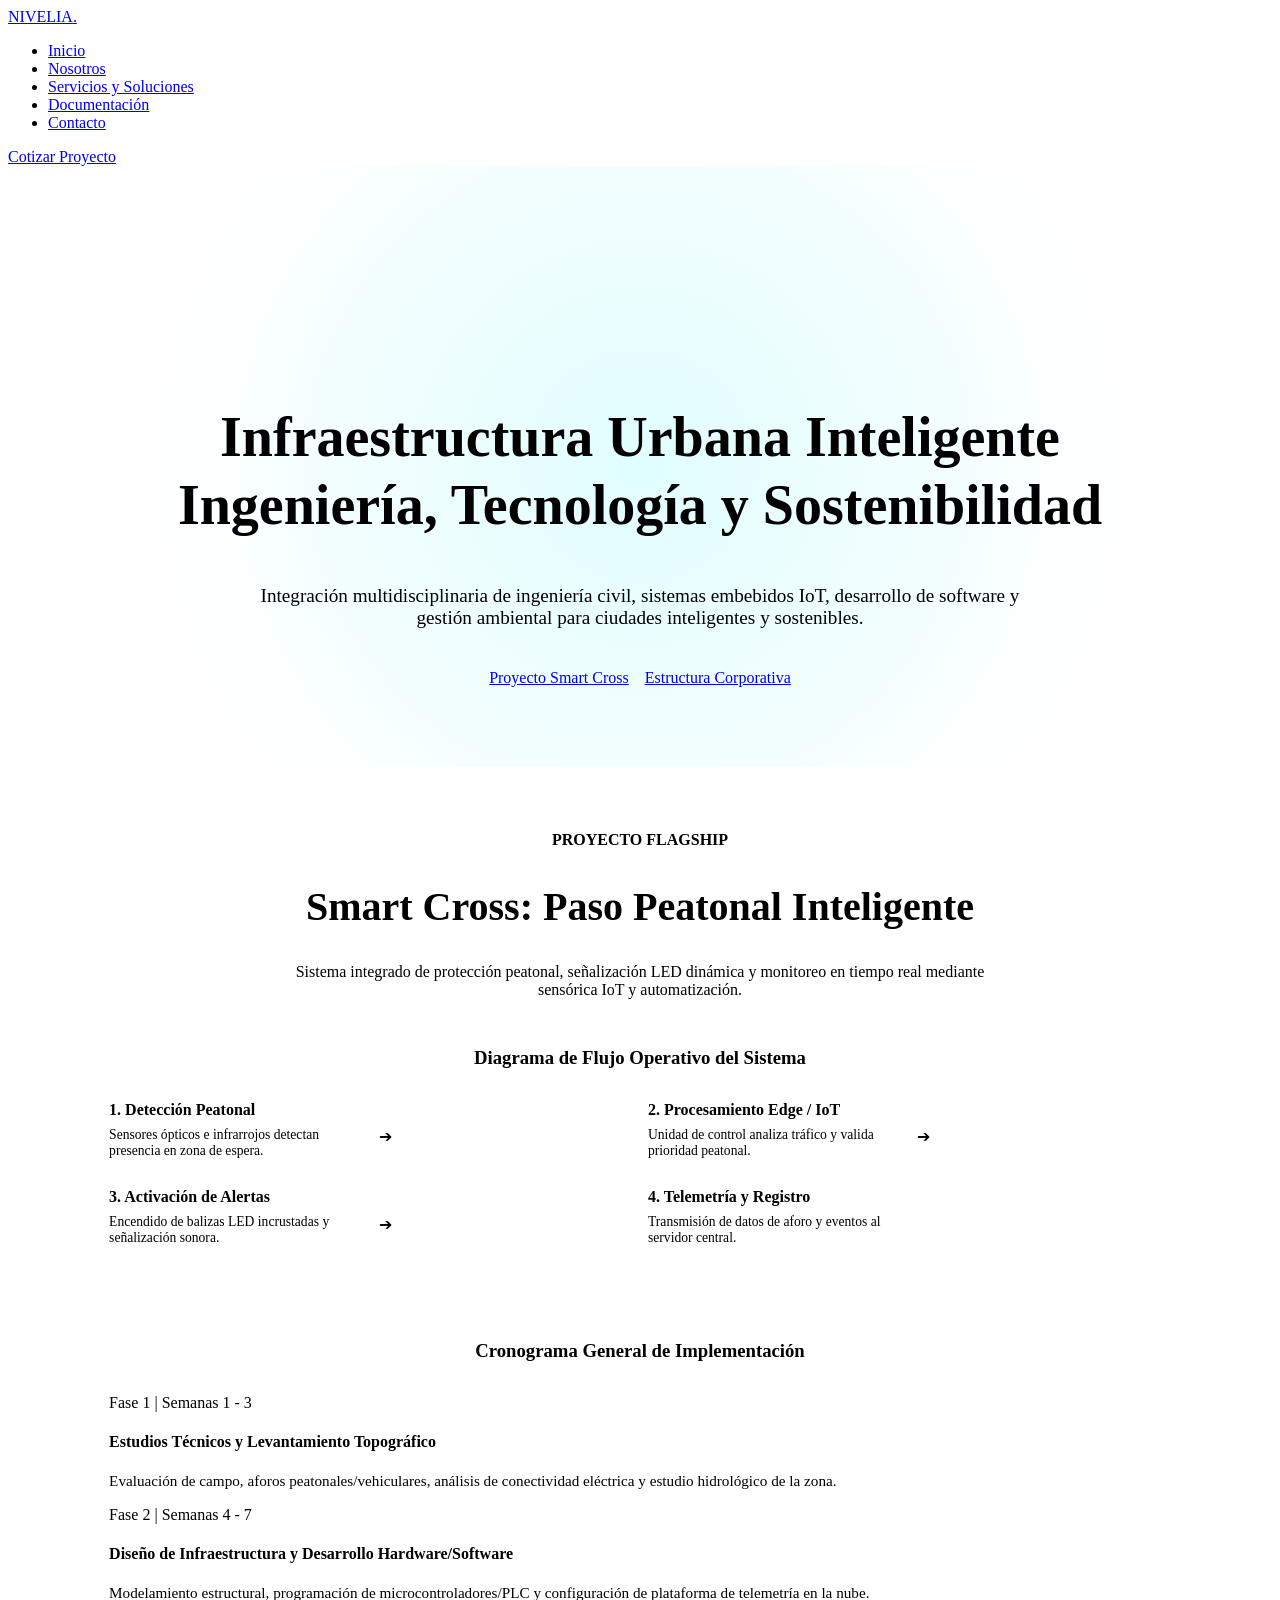
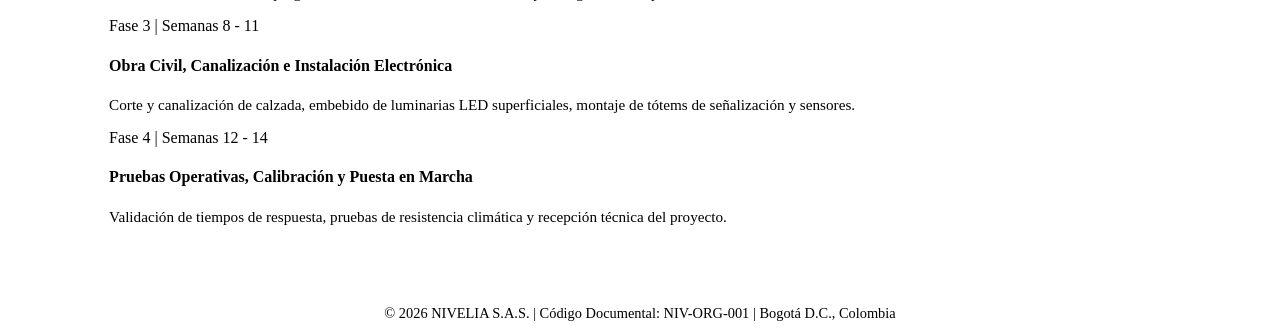
==== index.html @ f0f80aba "feat: integra centro de documentación con descargas directas de anexos y scripts de navegación" ====
<!DOCTYPE html>
<html lang="es">
<head>
  <meta charset="UTF-8">
  <meta name="viewport" content="width=device-width, initial-scale=1.0">
  <title>NIVELIA S.A.S. | Infraestructura Urbana Inteligente</title>
  <link rel="stylesheet" href="css/styles.css">
</head>
<body>

  <!-- Header con Logo PNG Transparente -->
  <header class="navbar">
    <a href="index.html" class="logo-container">
      <img src="assets/images/logo-nivelia.png" alt="NIVELIA S.A.S. Logo" class="logo-img" onerror="this.style.display='none'">
      <span class="logo-text">NIVELIA<span>.</span></span>
    </a>
    <nav>
        <ul class="nav-links">
            <li><a href="index.html">Inicio</a></li>
            <li><a href="nosotros.html">Nosotros</a></li>
            <li><a href="servicios.html">Servicios y Soluciones</a></li>
            <li><a href="documentos.html">Documentación</a></li>
            <li><a href="contacto.html">Contacto</a></li>
        </ul>
    </nav>
    <a href="contacto.html" class="btn-primary">Cotizar Proyecto</a>
  </header>

  <!-- Hero Section -->
  <section style="padding: 12rem 8% 5rem; text-align: center; background: radial-gradient(circle at center, rgba(0, 242, 254, 0.12) 0%, transparent 70%);">
    <h1 style="font-size: 3.5rem; font-weight: 800; line-height: 1.2;">
      Infraestructura Urbana Inteligente <br><span style="color: var(--primary-cyan);">Ingeniería, Tecnología y Sostenibilidad</span>
    </h1>
    <p style="font-size: 1.2rem; color: var(--text-muted); max-width: 800px; margin: 1.5rem auto 2.5rem;">
      Integración multidisciplinaria de ingeniería civil, sistemas embebidos IoT, desarrollo de software y gestión ambiental para ciudades inteligentes y sostenibles.
    </p>
    <div style="display: flex; gap: 1rem; justify-content: center;">
      <a href="#smart-cross" class="btn-primary">Proyecto Smart Cross</a>
      <a href="nosotros.html" class="btn-secondary">Estructura Corporativa</a>
    </div>
  </section>

  <!-- Sección Destacada: Sistema Smart Cross -->
  <section id="smart-cross" style="padding: 4rem 8%;">
    <div style="text-align: center; margin-bottom: 3rem;">
      <span style="color: var(--primary-orange); font-weight: 700; text-transform: uppercase;">Proyecto Flagship</span>
      <h2 style="font-size: 2.5rem;">Smart Cross: Paso Peatonal Inteligente</h2>
      <p style="color: var(--text-muted); max-width: 700px; margin: 0.5rem auto;">
        Sistema integrado de protección peatonal, señalización LED dinámica y monitoreo en tiempo real mediante sensórica IoT y automatización.
      </p>
    </div>

    <!-- Diagrama de Flujo del Sistema (Smart Cross) -->
    <div class="flowchart-container">
      <h3 style="color: var(--primary-cyan); text-align: center; margin-bottom: 2rem;">Diagrama de Flujo Operativo del Sistema</h3>
      <div style="display: grid; grid-template-columns: repeat(auto-fit, minmax(200px, 1fr)); gap: 1rem; align-items: center;">
        
        <div class="flow-step">
          <strong style="color: var(--primary-cyan);">1. Detección Peatonal</strong>
          <p style="font-size: 0.85rem; color: var(--text-muted); margin-top: 0.5rem;">Sensores ópticos e infrarrojos detectan presencia en zona de espera.</p>
        </div>

        <div class="flow-arrow">➔</div>

        <div class="flow-step">
          <strong style="color: var(--primary-orange);">2. Procesamiento Edge / IoT</strong>
          <p style="font-size: 0.85rem; color: var(--text-muted); margin-top: 0.5rem;">Unidad de control analiza tráfico y valida prioridad peatonal.</p>
        </div>

        <div class="flow-arrow">➔</div>

        <div class="flow-step">
          <strong style="color: var(--primary-violet);">3. Activación de Alertas</strong>
          <p style="font-size: 0.85rem; color: var(--text-muted); margin-top: 0.5rem;">Encendido de balizas LED incrustadas y señalización sonora.</p>
        </div>

        <div class="flow-arrow">➔</div>

        <div class="flow-step">
          <strong style="color: var(--primary-cyan);">4. Telemetría y Registro</strong>
          <p style="font-size: 0.85rem; color: var(--text-muted); margin-top: 0.5rem;">Transmisión de datos de aforo y eventos al servidor central.</p>
        </div>

      </div>
    </div>

    <!-- Cronograma de Implementación (Timeline del Proyecto) -->
    <div style="margin-top: 5rem;">
      <h3 style="color: var(--primary-cyan); text-align: center; margin-bottom: 2rem;">Cronograma General de Implementación</h3>
      <div class="timeline">
        
        <div class="timeline-item">
          <div class="timeline-date">Fase 1 | Semanas 1 - 3</div>
          <h4>Estudios Técnicos y Levantamiento Topográfico</h4>
          <p style="color: var(--text-muted); font-size: 0.95rem;">Evaluación de campo, aforos peatonales/vehiculares, análisis de conectividad eléctrica y estudio hidrológico de la zona.</p>
        </div>

        <div class="timeline-item">
          <div class="timeline-date">Fase 2 | Semanas 4 - 7</div>
          <h4>Diseño de Infraestructura y Desarrollo Hardware/Software</h4>
          <p style="color: var(--text-muted); font-size: 0.95rem;">Modelamiento estructural, programación de microcontroladores/PLC y configuración de plataforma de telemetría en la nube.</p>
        </div>

        <div class="timeline-item">
          <div class="timeline-date">Fase 3 | Semanas 8 - 11</div>
          <h4>Obra Civil, Canalización e Instalación Electrónica</h4>
          <p style="color: var(--text-muted); font-size: 0.95rem;">Corte y canalización de calzada, embebido de luminarias LED superficiales, montaje de tótems de señalización y sensores.</p>
        </div>

        <div class="timeline-item">
          <div class="timeline-date">Fase 4 | Semanas 12 - 14</div>
          <h4>Pruebas Operativas, Calibración y Puesta en Marcha</h4>
          <p style="color: var(--text-muted); font-size: 0.95rem;">Validación de tiempos de respuesta, pruebas de resistencia climática y recepción técnica del proyecto.</p>
        </div>

      </div>
    </div>
  </section>

  <!-- Footer -->
  <footer>
    <div style="text-align: center; color: var(--text-muted); font-size: 0.9rem;">
      &copy; 2026 NIVELIA S.A.S. | Código Documental: NIV-ORG-001 | Bogotá D.C., Colombia
    </div>
  </footer>

</body>
</html>
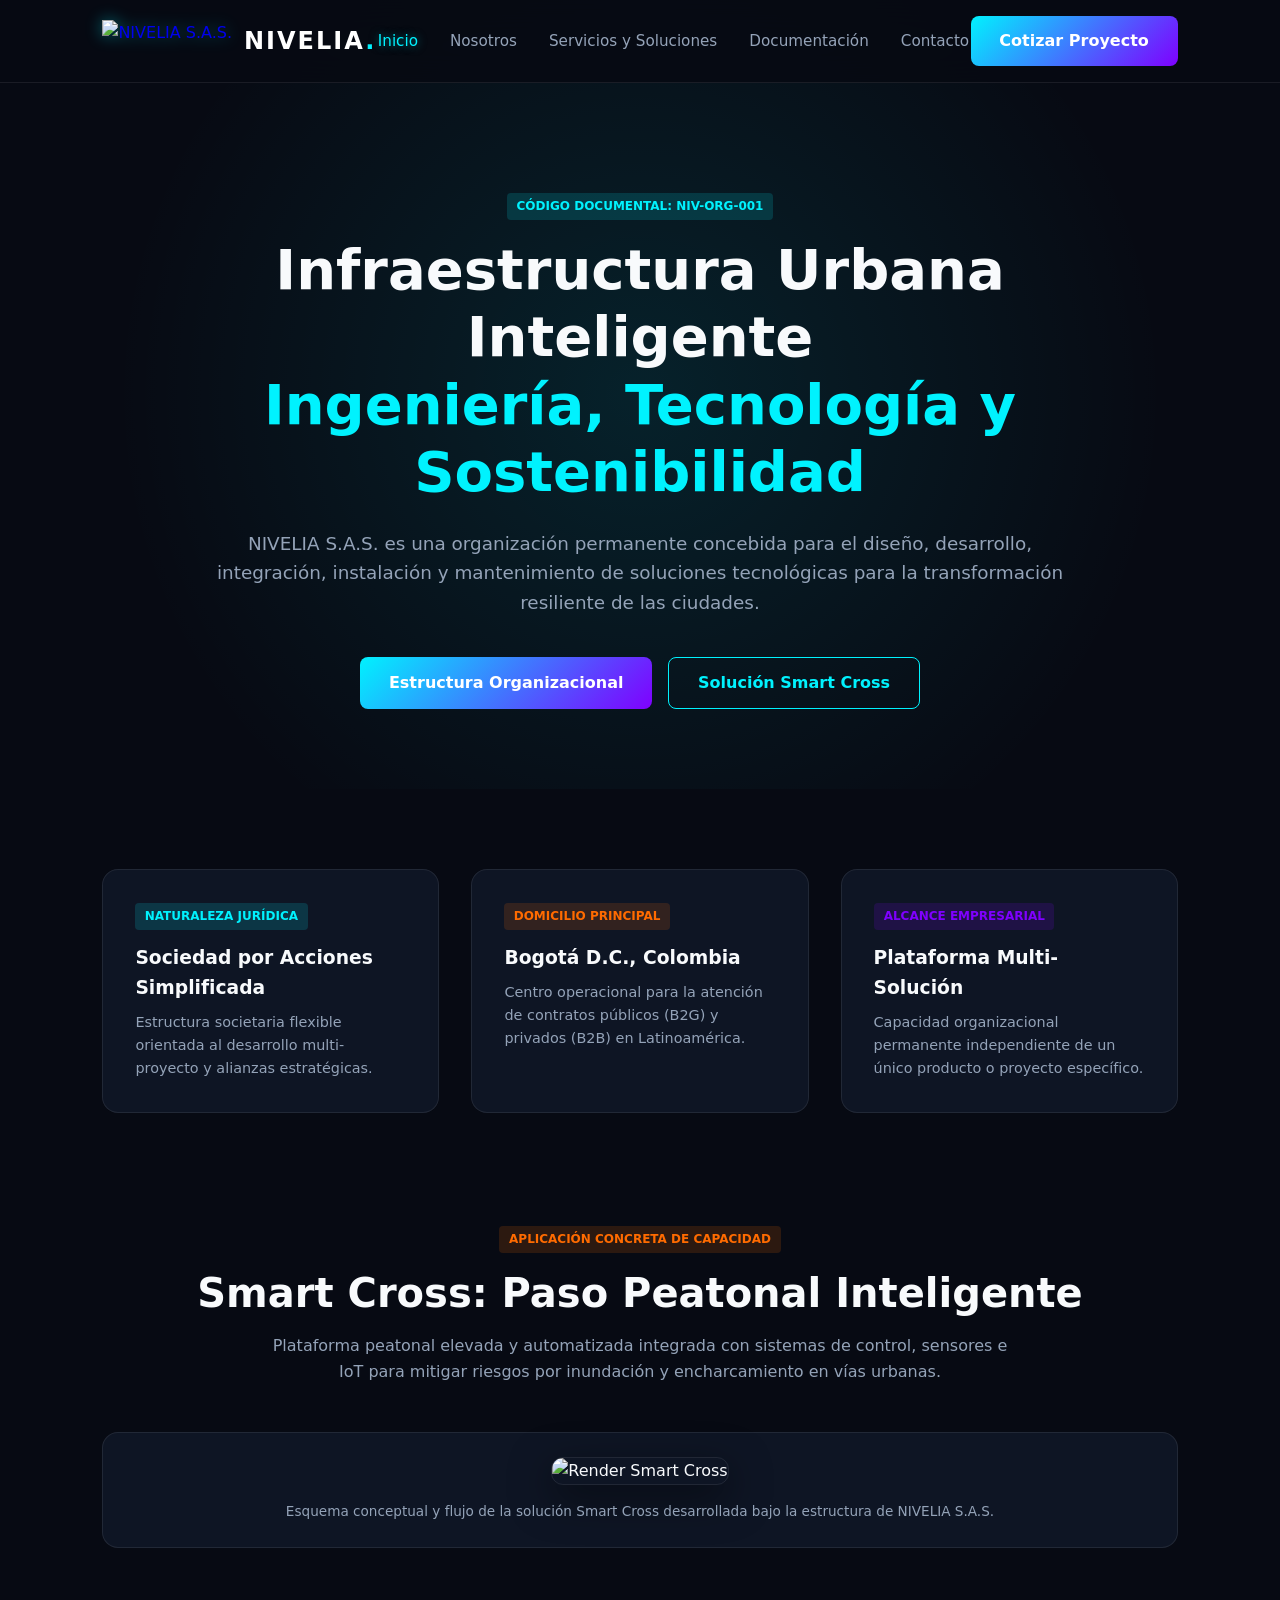
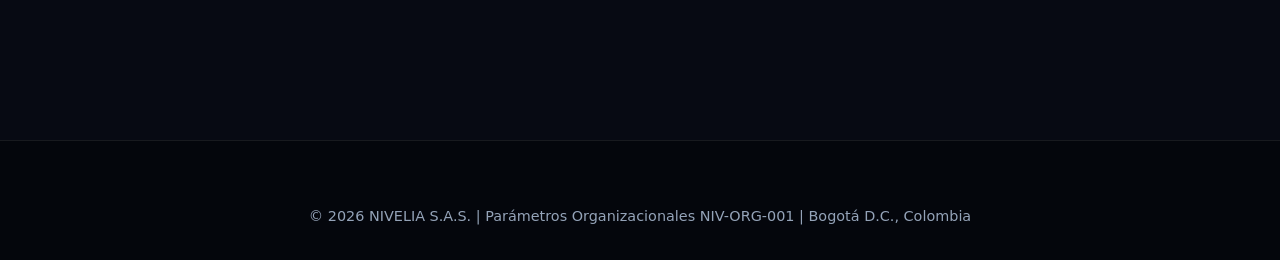
==== commit 0d17c516: "style: actualiza hoja de estilos maestra css/style.css e integra visores interactivos de diagramas e" ====
--- a/index.html
+++ b/index.html
@@ -4,125 +4,95 @@
   <meta charset="UTF-8">
   <meta name="viewport" content="width=device-width, initial-scale=1.0">
   <title>NIVELIA S.A.S. | Infraestructura Urbana Inteligente</title>
-  <link rel="stylesheet" href="css/styles.css">
+  <link rel="stylesheet" href="css/style.css">
 </head>
 <body>
 
-  <!-- Header con Logo PNG Transparente -->
   <header class="navbar">
     <a href="index.html" class="logo-container">
-      <img src="assets/images/logo-nivelia.png" alt="NIVELIA S.A.S. Logo" class="logo-img" onerror="this.style.display='none'">
+      <img src="assets/images/logo-nivelia.png" alt="NIVELIA S.A.S." class="logo-img">
       <span class="logo-text">NIVELIA<span>.</span></span>
     </a>
     <nav>
-        <ul class="nav-links">
-            <li><a href="index.html">Inicio</a></li>
-            <li><a href="nosotros.html">Nosotros</a></li>
-            <li><a href="servicios.html">Servicios y Soluciones</a></li>
-            <li><a href="documentos.html">Documentación</a></li>
-            <li><a href="contacto.html">Contacto</a></li>
-        </ul>
+      <ul class="nav-links">
+        <li><a href="index.html" class="active">Inicio</a></li>
+        <li><a href="nosotros.html">Nosotros</a></li>
+        <li><a href="servicios.html">Servicios y Soluciones</a></li>
+        <li><a href="documentos.html">Documentación</a></li>
+        <li><a href="contacto.html">Contacto</a></li>
+      </ul>
     </nav>
     <a href="contacto.html" class="btn-primary">Cotizar Proyecto</a>
   </header>
 
   <!-- Hero Section -->
-  <section style="padding: 12rem 8% 5rem; text-align: center; background: radial-gradient(circle at center, rgba(0, 242, 254, 0.12) 0%, transparent 70%);">
-    <h1 style="font-size: 3.5rem; font-weight: 800; line-height: 1.2;">
-      Infraestructura Urbana Inteligente <br><span style="color: var(--primary-cyan);">Ingeniería, Tecnología y Sostenibilidad</span>
+  <section style="padding: 12rem 8% 5rem; text-align: center; background: radial-gradient(circle at center, rgba(0, 242, 254, 0.1) 0%, transparent 70%);">
+    <span class="badge badge-cyan">Código Documental: NIV-ORG-001</span>
+    <h1 style="font-size: 3.5rem; font-weight: 800; margin-top: 1rem; line-height: 1.2;">
+      Infraestructura Urbana Inteligente <br>
+      <span style="color: var(--primary-cyan);">Ingeniería, Tecnología y Sostenibilidad</span>
     </h1>
-    <p style="font-size: 1.2rem; color: var(--text-muted); max-width: 800px; margin: 1.5rem auto 2.5rem;">
-      Integración multidisciplinaria de ingeniería civil, sistemas embebidos IoT, desarrollo de software y gestión ambiental para ciudades inteligentes y sostenibles.
+    <p style="font-size: 1.15rem; color: var(--text-muted); max-width: 850px; margin: 1.5rem auto 2.5rem;">
+      NIVELIA S.A.S. es una organización permanente concebida para el diseño, desarrollo, integración, instalación y mantenimiento de soluciones tecnológicas para la transformación resiliente de las ciudades.
     </p>
     <div style="display: flex; gap: 1rem; justify-content: center;">
-      <a href="#smart-cross" class="btn-primary">Proyecto Smart Cross</a>
-      <a href="nosotros.html" class="btn-secondary">Estructura Corporativa</a>
+      <a href="nosotros.html" class="btn-primary">Estructura Organizacional</a>
+      <a href="#smart-cross" class="btn-secondary">Solución Smart Cross</a>
     </div>
   </section>
 
-  <!-- Sección Destacada: Sistema Smart Cross -->
-  <section id="smart-cross" style="padding: 4rem 8%;">
-    <div style="text-align: center; margin-bottom: 3rem;">
-      <span style="color: var(--primary-orange); font-weight: 700; text-transform: uppercase;">Proyecto Flagship</span>
-      <h2 style="font-size: 2.5rem;">Smart Cross: Paso Peatonal Inteligente</h2>
-      <p style="color: var(--text-muted); max-width: 700px; margin: 0.5rem auto;">
-        Sistema integrado de protección peatonal, señalización LED dinámica y monitoreo en tiempo real mediante sensórica IoT y automatización.
-      </p>
-    </div>
-
-    <!-- Diagrama de Flujo del Sistema (Smart Cross) -->
-    <div class="flowchart-container">
-      <h3 style="color: var(--primary-cyan); text-align: center; margin-bottom: 2rem;">Diagrama de Flujo Operativo del Sistema</h3>
-      <div style="display: grid; grid-template-columns: repeat(auto-fit, minmax(200px, 1fr)); gap: 1rem; align-items: center;">
-        
-        <div class="flow-step">
-          <strong style="color: var(--primary-cyan);">1. Detección Peatonal</strong>
-          <p style="font-size: 0.85rem; color: var(--text-muted); margin-top: 0.5rem;">Sensores ópticos e infrarrojos detectan presencia en zona de espera.</p>
-        </div>
-
-        <div class="flow-arrow">➔</div>
-
-        <div class="flow-step">
-          <strong style="color: var(--primary-orange);">2. Procesamiento Edge / IoT</strong>
-          <p style="font-size: 0.85rem; color: var(--text-muted); margin-top: 0.5rem;">Unidad de control analiza tráfico y valida prioridad peatonal.</p>
-        </div>
-
-        <div class="flow-arrow">➔</div>
-
-        <div class="flow-step">
-          <strong style="color: var(--primary-violet);">3. Activación de Alertas</strong>
-          <p style="font-size: 0.85rem; color: var(--text-muted); margin-top: 0.5rem;">Encendido de balizas LED incrustadas y señalización sonora.</p>
-        </div>
-
-        <div class="flow-arrow">➔</div>
-
-        <div class="flow-step">
-          <strong style="color: var(--primary-cyan);">4. Telemetría y Registro</strong>
-          <p style="font-size: 0.85rem; color: var(--text-muted); margin-top: 0.5rem;">Transmisión de datos de aforo y eventos al servidor central.</p>
-        </div>
-
+  <!-- Datos de Información General de la Empresa (Sección 2 del Documento) -->
+  <section style="padding: 3rem 8%;">
+    <div class="grid-cards">
+      <div class="card">
+        <span class="badge badge-cyan">Naturaleza Jurídica</span>
+        <h3 style="margin-top: 0.8rem;">Sociedad por Acciones Simplificada</h3>
+        <p style="font-size: 0.9rem; color: var(--text-muted); margin-top: 0.5rem;">
+          Estructura societaria flexible orientada al desarrollo multi-proyecto y alianzas estratégicas.
+        </p>
       </div>
-    </div>
-
-    <!-- Cronograma de Implementación (Timeline del Proyecto) -->
-    <div style="margin-top: 5rem;">
-      <h3 style="color: var(--primary-cyan); text-align: center; margin-bottom: 2rem;">Cronograma General de Implementación</h3>
-      <div class="timeline">
-        
-        <div class="timeline-item">
-          <div class="timeline-date">Fase 1 | Semanas 1 - 3</div>
-          <h4>Estudios Técnicos y Levantamiento Topográfico</h4>
-          <p style="color: var(--text-muted); font-size: 0.95rem;">Evaluación de campo, aforos peatonales/vehiculares, análisis de conectividad eléctrica y estudio hidrológico de la zona.</p>
-        </div>
-
-        <div class="timeline-item">
-          <div class="timeline-date">Fase 2 | Semanas 4 - 7</div>
-          <h4>Diseño de Infraestructura y Desarrollo Hardware/Software</h4>
-          <p style="color: var(--text-muted); font-size: 0.95rem;">Modelamiento estructural, programación de microcontroladores/PLC y configuración de plataforma de telemetría en la nube.</p>
-        </div>
-
-        <div class="timeline-item">
-          <div class="timeline-date">Fase 3 | Semanas 8 - 11</div>
-          <h4>Obra Civil, Canalización e Instalación Electrónica</h4>
-          <p style="color: var(--text-muted); font-size: 0.95rem;">Corte y canalización de calzada, embebido de luminarias LED superficiales, montaje de tótems de señalización y sensores.</p>
-        </div>
-
-        <div class="timeline-item">
-          <div class="timeline-date">Fase 4 | Semanas 12 - 14</div>
-          <h4>Pruebas Operativas, Calibración y Puesta en Marcha</h4>
-          <p style="color: var(--text-muted); font-size: 0.95rem;">Validación de tiempos de respuesta, pruebas de resistencia climática y recepción técnica del proyecto.</p>
-        </div>
-
+      <div class="card">
+        <span class="badge badge-orange">Domicilio Principal</span>
+        <h3 style="margin-top: 0.8rem;">Bogotá D.C., Colombia</h3>
+        <p style="font-size: 0.9rem; color: var(--text-muted); margin-top: 0.5rem;">
+          Centro operacional para la atención de contratos públicos (B2G) y privados (B2B) en Latinoamérica.
+        </p>
+      </div>
+      <div class="card">
+        <span class="badge badge-violet">Alcance Empresarial</span>
+        <h3 style="margin-top: 0.8rem;">Plataforma Multi-Solución</h3>
+        <p style="font-size: 0.9rem; color: var(--text-muted); margin-top: 0.5rem;">
+          Capacidad organizacional permanente independiente de un único producto o proyecto específico.
+        </p>
       </div>
     </div>
   </section>
 
-  <!-- Footer -->
+  <!-- Proyecto Flagship: Smart Cross -->
+  <section id="smart-cross" style="padding: 4rem 8%;">
+    <div style="text-align: center; margin-bottom: 3rem;">
+      <span class="badge badge-orange">Aplicación Concreta de Capacidad</span>
+      <h2 style="font-size: 2.5rem; margin-top: 0.5rem;">Smart Cross: Paso Peatonal Inteligente</h2>
+      <p style="color: var(--text-muted); max-width: 750px; margin: 0.5rem auto;">
+        Plataforma peatonal elevada y automatizada integrada con sistemas de control, sensores e IoT para mitigar riesgos por inundación y encharcamiento en vías urbanas.
+      </p>
+    </div>
+
+    <!-- Render/Diagrama de Smart Cross -->
+    <div class="diagram-viewer">
+      <img src="assets/images/smart-cross-render.jpg" alt="Render Smart Cross" class="diagram-img">
+      <p style="font-size: 0.85rem; color: var(--text-muted); margin-top: 1rem;">
+        Esquema conceptual y flujo de la solución Smart Cross desarrollada bajo la estructura de NIVELIA S.A.S.
+      </p>
+    </div>
+  </section>
+
   <footer>
     <div style="text-align: center; color: var(--text-muted); font-size: 0.9rem;">
-      &copy; 2026 NIVELIA S.A.S. | Código Documental: NIV-ORG-001 | Bogotá D.C., Colombia
+      &copy; 2026 NIVELIA S.A.S. | Parámetros Organizacionales NIV-ORG-001 | Bogotá D.C., Colombia
     </div>
   </footer>
 
+  <script src="js/main.js"></script>
 </body>
 </html>
--- a/css/style.css
+++ b/css/style.css
@@ -0,0 +1,345 @@
+/* ==========================================================================
+   NIVELIA S.A.S. - Sistema de Estilos Maestra Glassmorphism UI
+   Código Documental: NIV-ORG-001
+   ========================================================================== */
+
+:root {
+  --bg-dark: #070a13;
+  --bg-card: rgba(18, 26, 43, 0.75);
+  --bg-card-hover: rgba(26, 38, 64, 0.85);
+  --bg-card-border: rgba(255, 255, 255, 0.08);
+  --primary-cyan: #00f2fe;
+  --primary-orange: #ff6b00;
+  --primary-violet: #7f00ff;
+  --primary-blue: #0066ff;
+  --text-main: #f8fafc;
+  --text-muted: #94a3b8;
+  --font-family: 'Inter', system-ui, -apple-system, sans-serif;
+  --transition: all 0.3s cubic-bezier(0.4, 0, 0.2, 1);
+}
+
+* {
+  margin: 0;
+  padding: 0;
+  box-sizing: border-box;
+}
+
+body {
+  background-color: var(--bg-dark);
+  color: var(--text-main);
+  font-family: var(--font-family);
+  line-height: 1.6;
+  overflow-x: hidden;
+}
+
+/* Header & Navegación */
+.navbar {
+  position: fixed;
+  top: 0;
+  width: 100%;
+  display: flex;
+  justify-content: space-between;
+  align-items: center;
+  padding: 1rem 8%;
+  background: rgba(7, 10, 19, 0.92);
+  backdrop-filter: blur(16px);
+  border-bottom: 1px solid var(--bg-card-border);
+  z-index: 1000;
+}
+
+.logo-container {
+  display: flex;
+  align-items: center;
+  gap: 12px;
+  text-decoration: none;
+}
+
+.logo-img {
+  height: 42px;
+  width: auto;
+  object-fit: contain;
+  filter: drop-shadow(0 0 8px rgba(0, 242, 254, 0.4));
+}
+
+.logo-text {
+  font-size: 1.5rem;
+  font-weight: 800;
+  letter-spacing: 2px;
+  color: #ffffff;
+}
+
+.logo-text span {
+  color: var(--primary-cyan);
+}
+
+.nav-links {
+  display: flex;
+  gap: 2rem;
+  list-style: none;
+}
+
+.nav-links a {
+  color: var(--text-muted);
+  text-decoration: none;
+  font-weight: 500;
+  font-size: 0.95rem;
+  transition: var(--transition);
+}
+
+.nav-links a:hover, .nav-links a.active {
+  color: var(--primary-cyan);
+  text-shadow: 0 0 10px rgba(0, 242, 254, 0.5);
+}
+
+/* Componentes UI General */
+.btn-primary {
+  background: linear-gradient(135deg, var(--primary-cyan), var(--primary-violet));
+  color: #fff;
+  padding: 0.75rem 1.8rem;
+  border-radius: 8px;
+  text-decoration: none;
+  font-weight: 600;
+  border: none;
+  cursor: pointer;
+  transition: var(--transition);
+  display: inline-flex;
+  align-items: center;
+  justify-content: center;
+  gap: 0.5rem;
+}
+
+.btn-primary:hover {
+  transform: translateY(-2px);
+  box-shadow: 0 8px 25px rgba(0, 242, 254, 0.35);
+}
+
+.btn-secondary {
+  border: 1px solid var(--primary-cyan);
+  color: var(--primary-cyan);
+  padding: 0.75rem 1.8rem;
+  border-radius: 8px;
+  text-decoration: none;
+  font-weight: 600;
+  transition: var(--transition);
+  display: inline-flex;
+  align-items: center;
+  justify-content: center;
+}
+
+.btn-secondary:hover {
+  background: rgba(0, 242, 254, 0.1);
+  transform: translateY(-2px);
+}
+
+.grid-cards {
+  display: grid;
+  grid-template-columns: repeat(auto-fit, minmax(300px, 1fr));
+  gap: 2rem;
+  margin-top: 2rem;
+}
+
+.card {
+  background: var(--bg-card);
+  border: 1px solid var(--bg-card-border);
+  padding: 2rem;
+  border-radius: 16px;
+  backdrop-filter: blur(12px);
+  transition: var(--transition);
+}
+
+.card:hover {
+  border-color: rgba(0, 242, 254, 0.4);
+  transform: translateY(-4px);
+  background: var(--bg-card-hover);
+}
+
+/* Pestañas Interactivas (Tabs UI) */
+.tabs-container {
+  margin: 2rem 0;
+}
+
+.tabs-header {
+  display: flex;
+  gap: 0.8rem;
+  overflow-x: auto;
+  padding-bottom: 0.8rem;
+  border-bottom: 1px solid var(--bg-card-border);
+}
+
+.tab-btn {
+  background: rgba(255, 255, 255, 0.03);
+  border: 1px solid var(--bg-card-border);
+  color: var(--text-muted);
+  padding: 0.8rem 1.4rem;
+  border-radius: 8px;
+  cursor: pointer;
+  font-weight: 600;
+  white-space: nowrap;
+  transition: var(--transition);
+}
+
+.tab-btn:hover, .tab-btn.active {
+  background: rgba(0, 242, 254, 0.12);
+  border-color: var(--primary-cyan);
+  color: var(--primary-cyan);
+}
+
+.tab-content {
+  display: none;
+  padding-top: 2rem;
+  animation: fadeIn 0.4s ease-in-out;
+}
+
+.tab-content.active {
+  display: block;
+}
+
+@keyframes fadeIn {
+  from { opacity: 0; transform: translateY(10px); }
+  to { opacity: 1; transform: translateY(0); }
+}
+
+/* Acordeón para Políticas Corporativas */
+.accordion-item {
+  background: var(--bg-card);
+  border: 1px solid var(--bg-card-border);
+  border-radius: 12px;
+  margin-bottom: 1rem;
+  overflow: hidden;
+  transition: var(--transition);
+}
+
+.accordion-header {
+  padding: 1.2rem 1.8rem;
+  display: flex;
+  justify-content: space-between;
+  align-items: center;
+  cursor: pointer;
+  font-weight: 700;
+  color: var(--text-main);
+  background: rgba(255, 255, 255, 0.02);
+}
+
+.accordion-header:hover {
+  background: rgba(0, 242, 254, 0.05);
+}
+
+.accordion-content {
+  max-height: 0;
+  overflow: hidden;
+  transition: max-height 0.4s ease-out, padding 0.3s ease;
+  padding: 0 1.8rem;
+  background: rgba(0, 0, 0, 0.2);
+}
+
+.accordion-item.active .accordion-content {
+  padding: 1.5rem 1.8rem;
+  max-height: 1200px;
+}
+
+.accordion-icon {
+  transition: transform 0.3s ease;
+}
+
+.accordion-item.active .accordion-icon {
+  transform: rotate(180deg);
+  color: var(--primary-cyan);
+}
+
+/* Visores de Diagramas e Imágenes */
+.diagram-viewer {
+  background: var(--bg-card);
+  border: 1px solid var(--bg-card-border);
+  border-radius: 16px;
+  padding: 1.5rem;
+  text-align: center;
+  margin: 2rem 0;
+}
+
+.diagram-img {
+  max-width: 100%;
+  height: auto;
+  border-radius: 12px;
+  border: 1px solid var(--bg-card-border);
+  box-shadow: 0 12px 40px rgba(0, 0, 0, 0.5);
+}
+
+/* Grid WBS Trazabilidad Jerárquica */
+.wbs-tree {
+  display: grid;
+  grid-template-columns: repeat(auto-fit, minmax(280px, 1fr));
+  gap: 1.2rem;
+  margin-top: 1.5rem;
+}
+
+.wbs-card {
+  background: rgba(255, 255, 255, 0.02);
+  border-left: 4px solid var(--primary-cyan);
+  padding: 1.2rem;
+  border-radius: 8px;
+  border-top: 1px solid var(--bg-card-border);
+  border-right: 1px solid var(--bg-card-border);
+  border-bottom: 1px solid var(--bg-card-border);
+}
+
+.wbs-code {
+  font-size: 0.8rem;
+  font-weight: 800;
+  color: var(--primary-cyan);
+  letter-spacing: 1px;
+}
+
+/* Tablas Responsivas Estilizadas */
+.table-responsive {
+  overflow-x: auto;
+  border-radius: 12px;
+  border: 1px solid var(--bg-card-border);
+  margin-top: 1.5rem;
+}
+
+table {
+  width: 100%;
+  border-collapse: collapse;
+  background: var(--bg-card);
+  font-size: 0.92rem;
+}
+
+th, td {
+  padding: 1rem 1.2rem;
+  border-bottom: 1px solid var(--bg-card-border);
+  text-align: left;
+}
+
+th {
+  background: rgba(0, 242, 254, 0.08);
+  color: var(--primary-cyan);
+  font-weight: 700;
+  text-transform: uppercase;
+  font-size: 0.8rem;
+  letter-spacing: 0.5px;
+}
+
+tr:hover {
+  background: rgba(255, 255, 255, 0.02);
+}
+
+/* Badges y Etiquetas */
+.badge {
+  display: inline-block;
+  padding: 0.25rem 0.6rem;
+  border-radius: 4px;
+  font-size: 0.75rem;
+  font-weight: 700;
+  text-transform: uppercase;
+}
+
+.badge-cyan { background: rgba(0, 242, 254, 0.15); color: var(--primary-cyan); }
+.badge-orange { background: rgba(255, 107, 0, 0.15); color: var(--primary-orange); }
+.badge-violet { background: rgba(127, 0, 255, 0.15); color: var(--primary-violet); }
+
+footer {
+  background: #04060c;
+  border-top: 1px solid var(--bg-card-border);
+  padding: 4rem 8% 2rem;
+  margin-top: 6rem;
+}
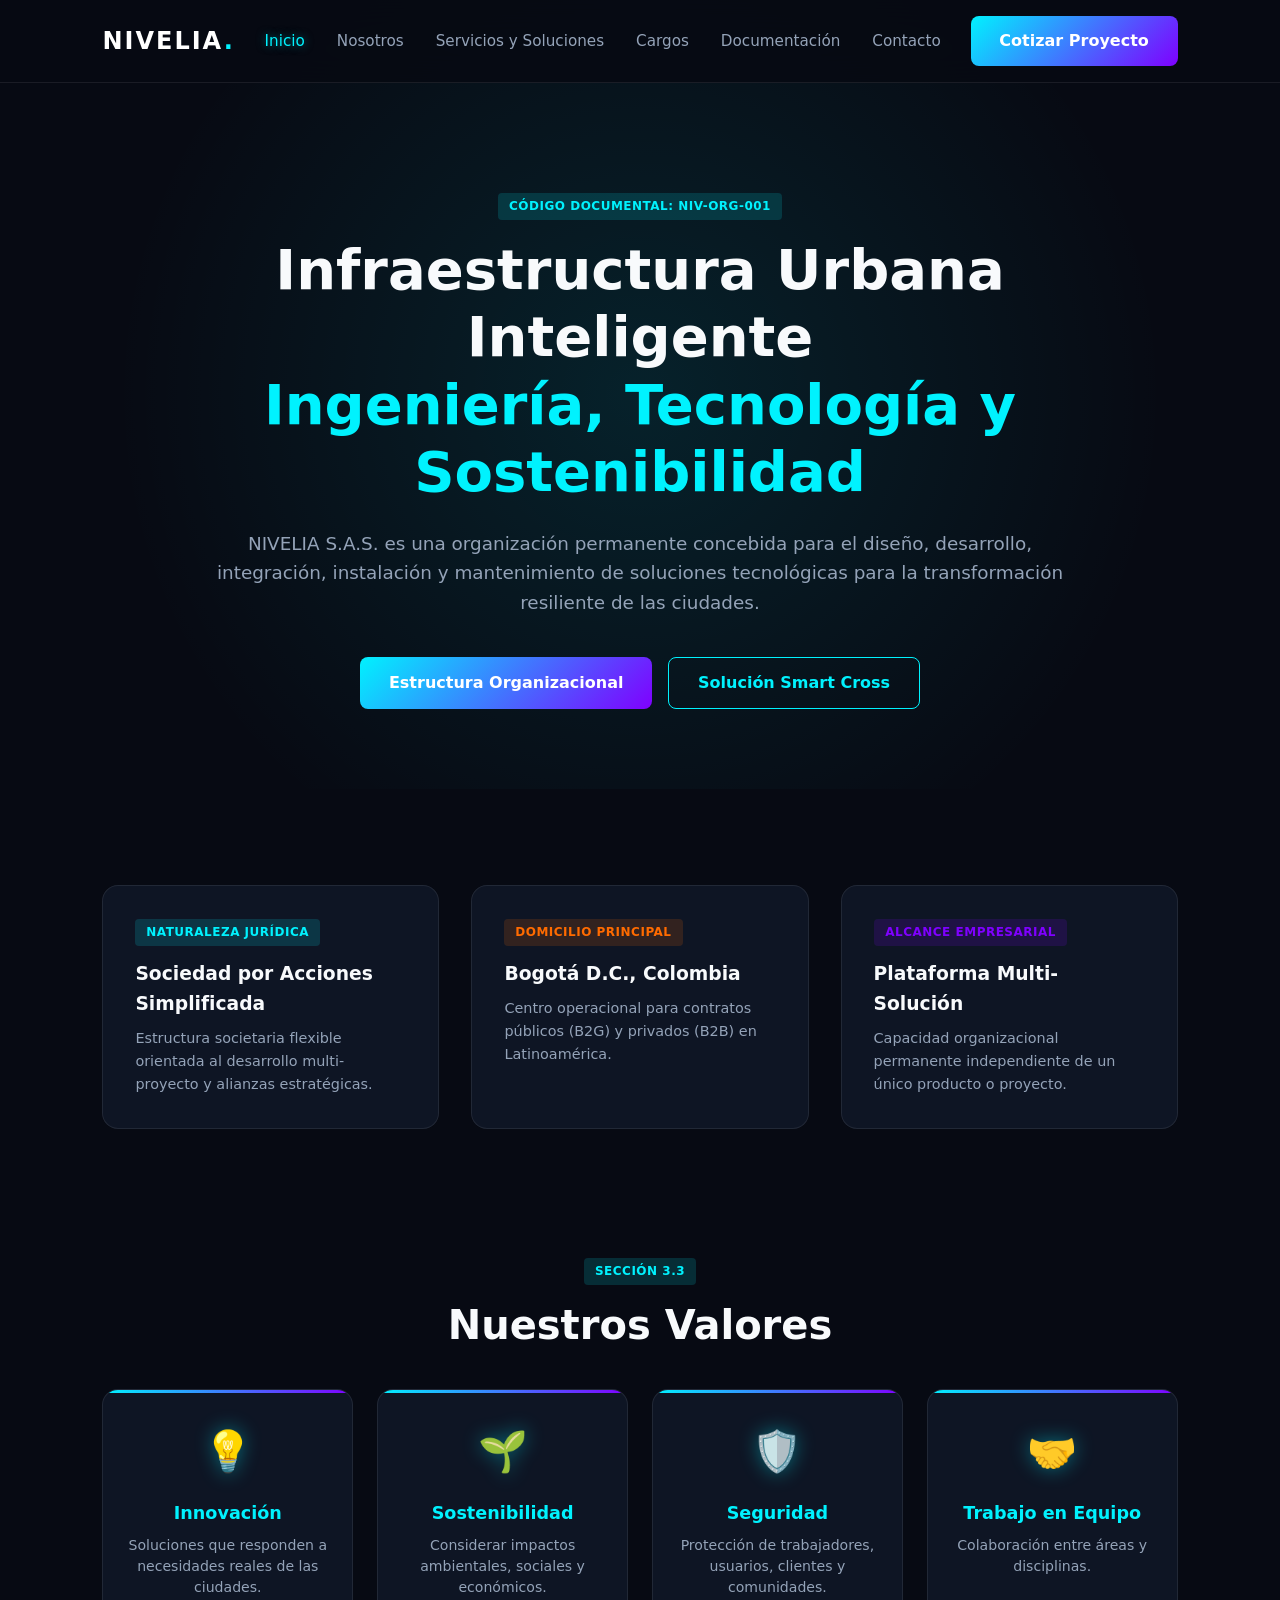
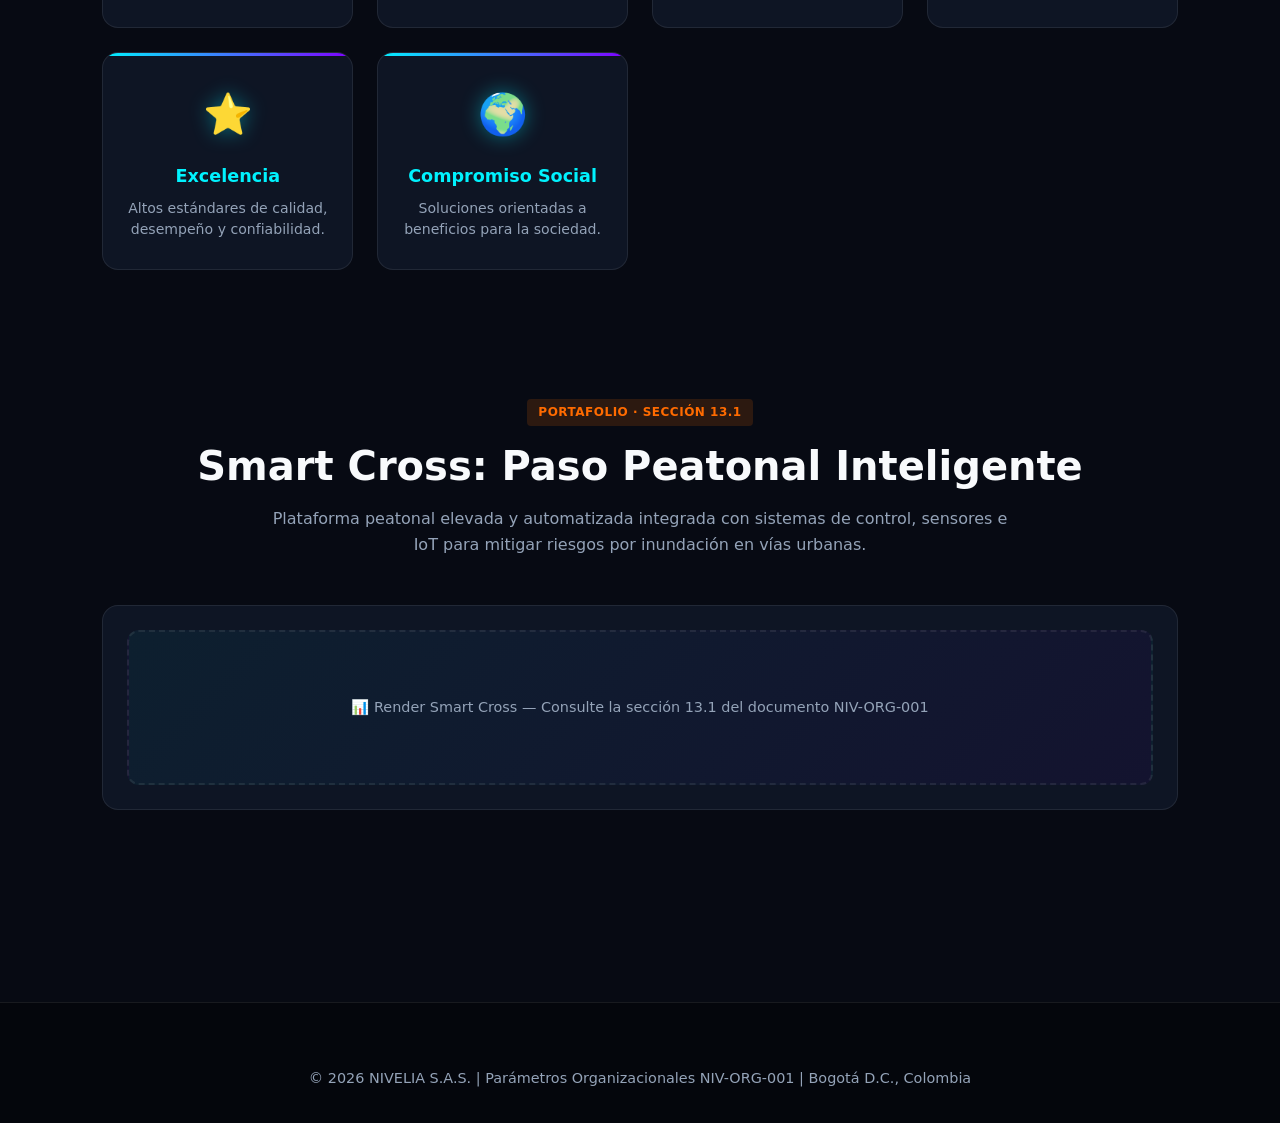
==== commit 0c7e5ccf: "Se agrego informacion" ====
--- a/index.html
+++ b/index.html
@@ -10,7 +10,7 @@
 
   <header class="navbar">
     <a href="index.html" class="logo-container">
-      <img src="assets/images/logo-nivelia.png" alt="NIVELIA S.A.S." class="logo-img">
+      <img src="assets/images/logo-nivelia.png" alt="NIVELIA S.A.S." class="logo-img" onerror="this.style.display='none'">
       <span class="logo-text">NIVELIA<span>.</span></span>
     </a>
     <nav>
@@ -18,6 +18,7 @@
         <li><a href="index.html" class="active">Inicio</a></li>
         <li><a href="nosotros.html">Nosotros</a></li>
         <li><a href="servicios.html">Servicios y Soluciones</a></li>
+        <li><a href="cargos.html">Cargos</a></li>
         <li><a href="documentos.html">Documentación</a></li>
         <li><a href="contacto.html">Contacto</a></li>
       </ul>
@@ -25,7 +26,7 @@
     <a href="contacto.html" class="btn-primary">Cotizar Proyecto</a>
   </header>
 
-  <!-- Hero Section -->
+  <!-- Hero -->
   <section style="padding: 12rem 8% 5rem; text-align: center; background: radial-gradient(circle at center, rgba(0, 242, 254, 0.1) 0%, transparent 70%);">
     <span class="badge badge-cyan">Código Documental: NIV-ORG-001</span>
     <h1 style="font-size: 3.5rem; font-weight: 800; margin-top: 1rem; line-height: 1.2;">
@@ -35,14 +36,14 @@
     <p style="font-size: 1.15rem; color: var(--text-muted); max-width: 850px; margin: 1.5rem auto 2.5rem;">
       NIVELIA S.A.S. es una organización permanente concebida para el diseño, desarrollo, integración, instalación y mantenimiento de soluciones tecnológicas para la transformación resiliente de las ciudades.
     </p>
-    <div style="display: flex; gap: 1rem; justify-content: center;">
+    <div style="display: flex; gap: 1rem; justify-content: center; flex-wrap: wrap;">
       <a href="nosotros.html" class="btn-primary">Estructura Organizacional</a>
       <a href="#smart-cross" class="btn-secondary">Solución Smart Cross</a>
     </div>
   </section>
 
-  <!-- Datos de Información General de la Empresa (Sección 2 del Documento) -->
-  <section style="padding: 3rem 8%;">
+  <!-- Información General -->
+  <section class="section-padding">
     <div class="grid-cards">
       <div class="card">
         <span class="badge badge-cyan">Naturaleza Jurídica</span>
@@ -55,34 +56,73 @@
         <span class="badge badge-orange">Domicilio Principal</span>
         <h3 style="margin-top: 0.8rem;">Bogotá D.C., Colombia</h3>
         <p style="font-size: 0.9rem; color: var(--text-muted); margin-top: 0.5rem;">
-          Centro operacional para la atención de contratos públicos (B2G) y privados (B2B) en Latinoamérica.
+          Centro operacional para contratos públicos (B2G) y privados (B2B) en Latinoamérica.
         </p>
       </div>
       <div class="card">
         <span class="badge badge-violet">Alcance Empresarial</span>
         <h3 style="margin-top: 0.8rem;">Plataforma Multi-Solución</h3>
         <p style="font-size: 0.9rem; color: var(--text-muted); margin-top: 0.5rem;">
-          Capacidad organizacional permanente independiente de un único producto o proyecto específico.
+          Capacidad organizacional permanente independiente de un único producto o proyecto.
         </p>
       </div>
     </div>
   </section>
 
-  <!-- Proyecto Flagship: Smart Cross -->
-  <section id="smart-cross" style="padding: 4rem 8%;">
+  <!-- Valores (NUEVO) -->
+  <section class="section-padding">
+    <div style="text-align: center; margin-bottom: 1rem;">
+      <span class="badge badge-cyan">Sección 3.3</span>
+      <h2 style="font-size: 2.5rem; margin-top: 0.5rem;">Nuestros Valores</h2>
+    </div>
+    <div class="valores-grid">
+      <div class="valor-card">
+        <div class="valor-icon">💡</div>
+        <h4>Innovación</h4>
+        <p>Soluciones que responden a necesidades reales de las ciudades.</p>
+      </div>
+      <div class="valor-card">
+        <div class="valor-icon">🌱</div>
+        <h4>Sostenibilidad</h4>
+        <p>Considerar impactos ambientales, sociales y económicos.</p>
+      </div>
+      <div class="valor-card">
+        <div class="valor-icon">🛡️</div>
+        <h4>Seguridad</h4>
+        <p>Protección de trabajadores, usuarios, clientes y comunidades.</p>
+      </div>
+      <div class="valor-card">
+        <div class="valor-icon">🤝</div>
+        <h4>Trabajo en Equipo</h4>
+        <p>Colaboración entre áreas y disciplinas.</p>
+      </div>
+      <div class="valor-card">
+        <div class="valor-icon">⭐</div>
+        <h4>Excelencia</h4>
+        <p>Altos estándares de calidad, desempeño y confiabilidad.</p>
+      </div>
+      <div class="valor-card">
+        <div class="valor-icon">🌍</div>
+        <h4>Compromiso Social</h4>
+        <p>Soluciones orientadas a beneficios para la sociedad.</p>
+      </div>
+    </div>
+  </section>
+
+  <!-- Smart Cross -->
+  <section id="smart-cross" class="section-padding">
     <div style="text-align: center; margin-bottom: 3rem;">
-      <span class="badge badge-orange">Aplicación Concreta de Capacidad</span>
+      <span class="badge badge-orange">Portafolio · Sección 13.1</span>
       <h2 style="font-size: 2.5rem; margin-top: 0.5rem;">Smart Cross: Paso Peatonal Inteligente</h2>
       <p style="color: var(--text-muted); max-width: 750px; margin: 0.5rem auto;">
-        Plataforma peatonal elevada y automatizada integrada con sistemas de control, sensores e IoT para mitigar riesgos por inundación y encharcamiento en vías urbanas.
+        Plataforma peatonal elevada y automatizada integrada con sistemas de control, sensores e IoT para mitigar riesgos por inundación en vías urbanas.
       </p>
     </div>
 
-    <!-- Render/Diagrama de Smart Cross -->
     <div class="diagram-viewer">
-      <img src="assets/images/smart-cross-render.jpg" alt="Render Smart Cross" class="diagram-img">
+      <img src="assets/images/smart-cross-render.jpg" alt="Render Smart Cross" class="diagram-img" onerror="this.parentElement.innerHTML='<div class=\'img-fallback\'>📊 Render Smart Cross — Consulte la sección 13.1 del documento NIV-ORG-001</div>'">
       <p style="font-size: 0.85rem; color: var(--text-muted); margin-top: 1rem;">
-        Esquema conceptual y flujo de la solución Smart Cross desarrollada bajo la estructura de NIVELIA S.A.S.
+        Esquema conceptual de la solución Smart Cross desarrollada bajo la estructura de NIVELIA S.A.S.
       </p>
     </div>
   </section>
--- a/css/style.css
+++ b/css/style.css
@@ -1,6 +1,5 @@
 /* ==========================================================================
-   NIVELIA S.A.S. - Sistema de Estilos Maestra Glassmorphism UI
-   Código Documental: NIV-ORG-001
+   NIVELIA S.A.S. - Sistema de Estilos Maestra Glassmorphism UI v2.0
    ========================================================================== */
 
 :root {
@@ -12,17 +11,14 @@
   --primary-orange: #ff6b00;
   --primary-violet: #7f00ff;
   --primary-blue: #0066ff;
+  --primary-green: #00d97e;
   --text-main: #f8fafc;
   --text-muted: #94a3b8;
   --font-family: 'Inter', system-ui, -apple-system, sans-serif;
   --transition: all 0.3s cubic-bezier(0.4, 0, 0.2, 1);
 }
 
-* {
-  margin: 0;
-  padding: 0;
-  box-sizing: border-box;
-}
+* { margin: 0; padding: 0; box-sizing: border-box; }
 
 body {
   background-color: var(--bg-dark);
@@ -34,12 +30,8 @@
 
 /* Header & Navegación */
 .navbar {
-  position: fixed;
-  top: 0;
-  width: 100%;
-  display: flex;
-  justify-content: space-between;
-  align-items: center;
+  position: fixed; top: 0; width: 100%;
+  display: flex; justify-content: space-between; align-items: center;
   padding: 1rem 8%;
   background: rgba(7, 10, 19, 0.92);
   backdrop-filter: blur(16px);
@@ -47,299 +39,435 @@
   z-index: 1000;
 }
 
-.logo-container {
-  display: flex;
-  align-items: center;
-  gap: 12px;
-  text-decoration: none;
-}
-
-.logo-img {
-  height: 42px;
-  width: auto;
-  object-fit: contain;
-  filter: drop-shadow(0 0 8px rgba(0, 242, 254, 0.4));
-}
-
-.logo-text {
-  font-size: 1.5rem;
-  font-weight: 800;
-  letter-spacing: 2px;
-  color: #ffffff;
-}
-
-.logo-text span {
-  color: var(--primary-cyan);
-}
-
-.nav-links {
-  display: flex;
-  gap: 2rem;
-  list-style: none;
-}
-
+.logo-container { display: flex; align-items: center; gap: 12px; text-decoration: none; }
+.logo-img { height: 42px; width: auto; object-fit: contain; filter: drop-shadow(0 0 8px rgba(0, 242, 254, 0.4)); }
+.logo-text { font-size: 1.5rem; font-weight: 800; letter-spacing: 2px; color: #ffffff; }
+.logo-text span { color: var(--primary-cyan); }
+
+.nav-links { display: flex; gap: 2rem; list-style: none; }
 .nav-links a {
-  color: var(--text-muted);
-  text-decoration: none;
-  font-weight: 500;
-  font-size: 0.95rem;
-  transition: var(--transition);
-}
-
+  color: var(--text-muted); text-decoration: none;
+  font-weight: 500; font-size: 0.95rem; transition: var(--transition);
+}
 .nav-links a:hover, .nav-links a.active {
-  color: var(--primary-cyan);
-  text-shadow: 0 0 10px rgba(0, 242, 254, 0.5);
-}
-
-/* Componentes UI General */
+  color: var(--primary-cyan); text-shadow: 0 0 10px rgba(0, 242, 254, 0.5);
+}
+
+/* Botones */
 .btn-primary {
   background: linear-gradient(135deg, var(--primary-cyan), var(--primary-violet));
-  color: #fff;
-  padding: 0.75rem 1.8rem;
-  border-radius: 8px;
-  text-decoration: none;
-  font-weight: 600;
-  border: none;
-  cursor: pointer;
-  transition: var(--transition);
-  display: inline-flex;
-  align-items: center;
-  justify-content: center;
-  gap: 0.5rem;
-}
-
-.btn-primary:hover {
-  transform: translateY(-2px);
-  box-shadow: 0 8px 25px rgba(0, 242, 254, 0.35);
-}
+  color: #fff; padding: 0.75rem 1.8rem; border-radius: 8px;
+  text-decoration: none; font-weight: 600; border: none; cursor: pointer;
+  transition: var(--transition); display: inline-flex; align-items: center;
+  justify-content: center; gap: 0.5rem;
+}
+.btn-primary:hover { transform: translateY(-2px); box-shadow: 0 8px 25px rgba(0, 242, 254, 0.35); }
 
 .btn-secondary {
-  border: 1px solid var(--primary-cyan);
-  color: var(--primary-cyan);
-  padding: 0.75rem 1.8rem;
-  border-radius: 8px;
-  text-decoration: none;
-  font-weight: 600;
-  transition: var(--transition);
-  display: inline-flex;
-  align-items: center;
-  justify-content: center;
-}
-
-.btn-secondary:hover {
-  background: rgba(0, 242, 254, 0.1);
-  transform: translateY(-2px);
-}
-
+  border: 1px solid var(--primary-cyan); color: var(--primary-cyan);
+  padding: 0.75rem 1.8rem; border-radius: 8px; text-decoration: none;
+  font-weight: 600; transition: var(--transition);
+  display: inline-flex; align-items: center; justify-content: center;
+  background: transparent; cursor: pointer;
+}
+.btn-secondary:hover { background: rgba(0, 242, 254, 0.1); transform: translateY(-2px); }
+
+.btn-small { padding: 0.5rem 1rem; font-size: 0.85rem; }
+
+/* Grid y Cards */
 .grid-cards {
   display: grid;
   grid-template-columns: repeat(auto-fit, minmax(300px, 1fr));
-  gap: 2rem;
-  margin-top: 2rem;
+  gap: 2rem; margin-top: 2rem;
 }
 
 .card {
   background: var(--bg-card);
   border: 1px solid var(--bg-card-border);
-  padding: 2rem;
-  border-radius: 16px;
-  backdrop-filter: blur(12px);
-  transition: var(--transition);
-}
-
+  padding: 2rem; border-radius: 16px;
+  backdrop-filter: blur(12px); transition: var(--transition);
+}
 .card:hover {
   border-color: rgba(0, 242, 254, 0.4);
   transform: translateY(-4px);
   background: var(--bg-card-hover);
 }
 
-/* Pestañas Interactivas (Tabs UI) */
-.tabs-container {
-  margin: 2rem 0;
-}
-
+/* Badges */
+.badge {
+  display: inline-block; padding: 0.25rem 0.7rem;
+  border-radius: 4px; font-size: 0.75rem; font-weight: 700;
+  text-transform: uppercase; letter-spacing: 0.5px;
+}
+.badge-cyan { background: rgba(0, 242, 254, 0.15); color: var(--primary-cyan); }
+.badge-orange { background: rgba(255, 107, 0, 0.15); color: var(--primary-orange); }
+.badge-violet { background: rgba(127, 0, 255, 0.15); color: var(--primary-violet); }
+.badge-green { background: rgba(0, 217, 126, 0.15); color: var(--primary-green); }
+
+/* Tabs */
+.tabs-container { margin: 2rem 0; }
 .tabs-header {
-  display: flex;
-  gap: 0.8rem;
-  overflow-x: auto;
-  padding-bottom: 0.8rem;
-  border-bottom: 1px solid var(--bg-card-border);
-}
-
+  display: flex; gap: 0.8rem; overflow-x: auto;
+  padding-bottom: 0.8rem; border-bottom: 1px solid var(--bg-card-border);
+  scrollbar-width: thin;
+}
 .tab-btn {
   background: rgba(255, 255, 255, 0.03);
   border: 1px solid var(--bg-card-border);
-  color: var(--text-muted);
-  padding: 0.8rem 1.4rem;
-  border-radius: 8px;
-  cursor: pointer;
-  font-weight: 600;
-  white-space: nowrap;
-  transition: var(--transition);
-}
-
+  color: var(--text-muted); padding: 0.8rem 1.4rem;
+  border-radius: 8px; cursor: pointer; font-weight: 600;
+  white-space: nowrap; transition: var(--transition);
+}
 .tab-btn:hover, .tab-btn.active {
   background: rgba(0, 242, 254, 0.12);
-  border-color: var(--primary-cyan);
-  color: var(--primary-cyan);
-}
-
-.tab-content {
-  display: none;
-  padding-top: 2rem;
-  animation: fadeIn 0.4s ease-in-out;
-}
-
-.tab-content.active {
-  display: block;
-}
+  border-color: var(--primary-cyan); color: var(--primary-cyan);
+}
+.tab-content { display: none; padding-top: 2rem; animation: fadeIn 0.4s ease-in-out; }
+.tab-content.active { display: block; }
 
 @keyframes fadeIn {
   from { opacity: 0; transform: translateY(10px); }
   to { opacity: 1; transform: translateY(0); }
 }
 
-/* Acordeón para Políticas Corporativas */
+/* Acordeón */
 .accordion-item {
   background: var(--bg-card);
   border: 1px solid var(--bg-card-border);
+  border-radius: 12px; margin-bottom: 1rem;
+  overflow: hidden; transition: var(--transition);
+}
+.accordion-header {
+  padding: 1.2rem 1.8rem; display: flex;
+  justify-content: space-between; align-items: center;
+  cursor: pointer; font-weight: 700; color: var(--text-main);
+  background: rgba(255, 255, 255, 0.02);
+}
+.accordion-header:hover { background: rgba(0, 242, 254, 0.05); }
+.accordion-content {
+  max-height: 0; overflow: hidden;
+  transition: max-height 0.4s ease-out, padding 0.3s ease;
+  padding: 0 1.8rem; background: rgba(0, 0, 0, 0.2);
+}
+.accordion-item.active .accordion-content { padding: 1.5rem 1.8rem; max-height: 2000px; }
+.accordion-icon { transition: transform 0.3s ease; }
+.accordion-item.active .accordion-icon { transform: rotate(180deg); color: var(--primary-cyan); }
+
+/* Valores - Tarjetas especiales */
+.valores-grid {
+  display: grid;
+  grid-template-columns: repeat(auto-fit, minmax(220px, 1fr));
+  gap: 1.5rem; margin-top: 2rem;
+}
+.valor-card {
+  background: var(--bg-card);
+  border: 1px solid var(--bg-card-border);
+  padding: 1.8rem 1.5rem;
+  border-radius: 16px;
+  text-align: center;
+  transition: var(--transition);
+  position: relative;
+  overflow: hidden;
+}
+.valor-card::before {
+  content: ''; position: absolute; top: 0; left: 0; width: 100%; height: 3px;
+  background: linear-gradient(90deg, var(--primary-cyan), var(--primary-violet));
+}
+.valor-card:hover {
+  transform: translateY(-6px);
+  border-color: var(--primary-cyan);
+  box-shadow: 0 12px 30px rgba(0, 242, 254, 0.15);
+}
+.valor-icon {
+  font-size: 2.5rem; margin-bottom: 1rem;
+  filter: drop-shadow(0 0 10px rgba(0, 242, 254, 0.4));
+}
+.valor-card h4 { color: var(--primary-cyan); margin-bottom: 0.5rem; font-size: 1.1rem; }
+.valor-card p { color: var(--text-muted); font-size: 0.88rem; line-height: 1.5; }
+
+/* Timeline para Objetivos */
+.timeline {
+  position: relative; padding-left: 2rem; margin-top: 2rem;
+}
+.timeline::before {
+  content: ''; position: absolute; left: 8px; top: 0; bottom: 0;
+  width: 2px; background: linear-gradient(180deg, var(--primary-cyan), var(--primary-violet));
+}
+.timeline-item {
+  position: relative; padding: 1rem 0 1rem 1.5rem;
+}
+.timeline-item::before {
+  content: ''; position: absolute; left: -1.6rem; top: 1.4rem;
+  width: 12px; height: 12px; border-radius: 50%;
+  background: var(--primary-cyan);
+  box-shadow: 0 0 12px var(--primary-cyan);
+}
+.timeline-item h4 { color: var(--primary-cyan); margin-bottom: 0.3rem; font-size: 1rem; }
+.timeline-item p { color: var(--text-muted); font-size: 0.9rem; }
+
+/* Organigrama Interactivo (CSS-based) */
+.org-chart {
+  display: flex; flex-direction: column; align-items: center;
+  gap: 1.5rem; margin: 2rem 0;
+}
+.org-node {
+  background: var(--bg-card);
+  border: 2px solid var(--primary-cyan);
+  padding: 1rem 1.5rem;
   border-radius: 12px;
-  margin-bottom: 1rem;
+  text-align: center;
+  min-width: 220px;
+  transition: var(--transition);
+  cursor: pointer;
+}
+.org-node:hover {
+  background: rgba(0, 242, 254, 0.1);
+  transform: scale(1.05);
+  box-shadow: 0 0 25px rgba(0, 242, 254, 0.4);
+}
+.org-node.nivel-estrategico { border-color: var(--primary-violet); }
+.org-node.nivel-directivo { border-color: var(--primary-cyan); }
+.org-node.nivel-control { border-color: var(--primary-orange); }
+.org-node .org-codigo { font-size: 0.7rem; color: var(--text-muted); letter-spacing: 1px; }
+.org-node .org-nombre { font-weight: 700; color: #fff; margin-top: 0.3rem; }
+.org-children {
+  display: grid;
+  grid-template-columns: repeat(auto-fit, minmax(200px, 1fr));
+  gap: 1rem; width: 100%; max-width: 1200px;
+}
+
+/* Procesos - Cards por Área */
+.proceso-card {
+  background: var(--bg-card);
+  border: 1px solid var(--bg-card-border);
+  border-left: 4px solid var(--primary-cyan);
+  padding: 1.5rem;
+  border-radius: 12px;
+  transition: var(--transition);
+}
+.proceso-card:hover {
+  transform: translateX(6px);
+  border-left-color: var(--primary-orange);
+  background: var(--bg-card-hover);
+}
+.proceso-card h4 { color: var(--primary-cyan); margin-bottom: 0.8rem; }
+.proceso-list { list-style: none; }
+.proceso-list li {
+  padding: 0.4rem 0; color: var(--text-muted); font-size: 0.9rem;
+  border-bottom: 1px dashed rgba(255,255,255,0.05);
+  display: flex; align-items: center; gap: 0.5rem;
+}
+.proceso-list li::before {
+  content: '▸'; color: var(--primary-cyan); font-weight: 700;
+}
+
+/* Cargos - Grid y Modales */
+.cargos-filtros {
+  display: flex; flex-wrap: wrap; gap: 0.8rem; margin: 2rem 0;
+  padding: 1.5rem; background: var(--bg-card);
+  border-radius: 12px; border: 1px solid var(--bg-card-border);
+}
+.filtro-btn {
+  background: rgba(255, 255, 255, 0.03);
+  border: 1px solid var(--bg-card-border);
+  color: var(--text-muted);
+  padding: 0.5rem 1rem; border-radius: 20px;
+  cursor: pointer; font-size: 0.85rem; font-weight: 600;
+  transition: var(--transition);
+}
+.filtro-btn:hover, .filtro-btn.active {
+  background: var(--primary-cyan); color: var(--bg-dark);
+  border-color: var(--primary-cyan);
+}
+
+.cargos-grid {
+  display: grid;
+  grid-template-columns: repeat(auto-fill, minmax(280px, 1fr));
+  gap: 1.5rem;
+}
+.cargo-card {
+  background: var(--bg-card);
+  border: 1px solid var(--bg-card-border);
+  padding: 1.5rem; border-radius: 12px;
+  transition: var(--transition);
+  cursor: pointer;
+  display: flex; flex-direction: column; gap: 0.6rem;
+}
+.cargo-card:hover {
+  border-color: var(--primary-cyan);
+  transform: translateY(-4px);
+  box-shadow: 0 10px 30px rgba(0, 242, 254, 0.15);
+}
+.cargo-codigo {
+  font-size: 0.7rem; font-weight: 800; color: var(--primary-orange);
+  letter-spacing: 1px;
+}
+.cargo-nombre { font-size: 1.05rem; font-weight: 700; color: #fff; }
+.cargo-area { font-size: 0.8rem; color: var(--primary-cyan); }
+.cargo-proposito {
+  font-size: 0.85rem; color: var(--text-muted);
+  display: -webkit-box; -webkit-line-clamp: 3; -webkit-box-orient: vertical;
   overflow: hidden;
-  transition: var(--transition);
-}
-
-.accordion-header {
-  padding: 1.2rem 1.8rem;
-  display: flex;
-  justify-content: space-between;
-  align-items: center;
-  cursor: pointer;
-  font-weight: 700;
-  color: var(--text-main);
-  background: rgba(255, 255, 255, 0.02);
-}
-
-.accordion-header:hover {
-  background: rgba(0, 242, 254, 0.05);
-}
-
-.accordion-content {
-  max-height: 0;
-  overflow: hidden;
-  transition: max-height 0.4s ease-out, padding 0.3s ease;
-  padding: 0 1.8rem;
-  background: rgba(0, 0, 0, 0.2);
-}
-
-.accordion-item.active .accordion-content {
-  padding: 1.5rem 1.8rem;
-  max-height: 1200px;
-}
-
-.accordion-icon {
-  transition: transform 0.3s ease;
-}
-
-.accordion-item.active .accordion-icon {
-  transform: rotate(180deg);
-  color: var(--primary-cyan);
-}
-
-/* Visores de Diagramas e Imágenes */
-.diagram-viewer {
-  background: var(--bg-card);
-  border: 1px solid var(--bg-card-border);
+}
+
+/* Modal */
+.modal-overlay {
+  display: none; position: fixed; top: 0; left: 0;
+  width: 100%; height: 100%;
+  background: rgba(0, 0, 0, 0.85);
+  backdrop-filter: blur(8px);
+  z-index: 2000;
+  justify-content: center; align-items: center;
+  padding: 2rem;
+  overflow-y: auto;
+}
+.modal-overlay.active { display: flex; }
+.modal-content {
+  background: #0d1424;
+  border: 1px solid var(--primary-cyan);
   border-radius: 16px;
-  padding: 1.5rem;
-  text-align: center;
-  margin: 2rem 0;
-}
-
-.diagram-img {
-  max-width: 100%;
-  height: auto;
-  border-radius: 12px;
-  border: 1px solid var(--bg-card-border);
-  box-shadow: 0 12px 40px rgba(0, 0, 0, 0.5);
-}
-
-/* Grid WBS Trazabilidad Jerárquica */
-.wbs-tree {
-  display: grid;
-  grid-template-columns: repeat(auto-fit, minmax(280px, 1fr));
-  gap: 1.2rem;
-  margin-top: 1.5rem;
-}
-
-.wbs-card {
-  background: rgba(255, 255, 255, 0.02);
-  border-left: 4px solid var(--primary-cyan);
-  padding: 1.2rem;
-  border-radius: 8px;
-  border-top: 1px solid var(--bg-card-border);
-  border-right: 1px solid var(--bg-card-border);
-  border-bottom: 1px solid var(--bg-card-border);
-}
-
-.wbs-code {
-  font-size: 0.8rem;
-  font-weight: 800;
-  color: var(--primary-cyan);
-  letter-spacing: 1px;
-}
-
-/* Tablas Responsivas Estilizadas */
+  max-width: 900px; width: 100%;
+  max-height: 90vh; overflow-y: auto;
+  padding: 2.5rem;
+  position: relative;
+  box-shadow: 0 20px 60px rgba(0, 242, 254, 0.2);
+}
+.modal-close {
+  position: absolute; top: 1rem; right: 1.5rem;
+  background: transparent; border: none;
+  color: var(--text-muted); font-size: 2rem;
+  cursor: pointer; transition: var(--transition);
+}
+.modal-close:hover { color: var(--primary-orange); transform: rotate(90deg); }
+.modal-content h2 { color: var(--primary-cyan); margin-bottom: 0.5rem; }
+.modal-content .modal-codigo {
+  display: inline-block; background: rgba(255, 107, 0, 0.15);
+  color: var(--primary-orange); padding: 0.2rem 0.7rem;
+  border-radius: 4px; font-size: 0.75rem; font-weight: 700; margin-bottom: 1rem;
+}
+.modal-content h3 {
+  color: var(--primary-cyan); font-size: 1rem;
+  margin-top: 1.5rem; margin-bottom: 0.5rem;
+  padding-bottom: 0.3rem; border-bottom: 1px solid var(--bg-card-border);
+}
+.modal-content p, .modal-content li { color: var(--text-muted); font-size: 0.9rem; }
+.modal-content ul { list-style: none; padding-left: 0; }
+.modal-content ul li { padding: 0.3rem 0; padding-left: 1.2rem; position: relative; }
+.modal-content ul li::before {
+  content: '▸'; position: absolute; left: 0; color: var(--primary-cyan);
+}
+
+/* Tablas Responsivas */
 .table-responsive {
-  overflow-x: auto;
-  border-radius: 12px;
-  border: 1px solid var(--bg-card-border);
-  margin-top: 1.5rem;
-}
-
+  overflow-x: auto; border-radius: 12px;
+  border: 1px solid var(--bg-card-border); margin-top: 1.5rem;
+}
 table {
-  width: 100%;
-  border-collapse: collapse;
-  background: var(--bg-card);
-  font-size: 0.92rem;
-}
-
+  width: 100%; border-collapse: collapse;
+  background: var(--bg-card); font-size: 0.9rem;
+}
 th, td {
   padding: 1rem 1.2rem;
   border-bottom: 1px solid var(--bg-card-border);
   text-align: left;
 }
-
 th {
   background: rgba(0, 242, 254, 0.08);
-  color: var(--primary-cyan);
-  font-weight: 700;
-  text-transform: uppercase;
-  font-size: 0.8rem;
-  letter-spacing: 0.5px;
-}
-
-tr:hover {
+  color: var(--primary-cyan); font-weight: 700;
+  text-transform: uppercase; font-size: 0.8rem;
+  letter-spacing: 0.5px; position: sticky; top: 0;
+}
+tr:hover { background: rgba(255, 255, 255, 0.02); }
+
+/* Dashboard de KPIs */
+.kpi-grid {
+  display: grid;
+  grid-template-columns: repeat(auto-fit, minmax(280px, 1fr));
+  gap: 1.5rem; margin-top: 2rem;
+}
+.kpi-card {
+  background: var(--bg-card);
+  border: 1px solid var(--bg-card-border);
+  padding: 1.8rem; border-radius: 12px;
+  transition: var(--transition);
+}
+.kpi-card:hover { border-color: var(--primary-cyan); }
+.kpi-label { font-size: 0.85rem; color: var(--text-muted); text-transform: uppercase; letter-spacing: 1px; }
+.kpi-value { font-size: 1.1rem; font-weight: 700; color: var(--primary-cyan); margin: 0.5rem 0 1rem; }
+.kpi-bar {
+  width: 100%; height: 8px; background: rgba(255,255,255,0.05);
+  border-radius: 4px; overflow: hidden; margin-bottom: 0.5rem;
+}
+.kpi-bar-fill {
+  height: 100%; border-radius: 4px;
+  background: linear-gradient(90deg, var(--primary-cyan), var(--primary-violet));
+  transition: width 1s ease-in-out;
+}
+.kpi-desc { font-size: 0.8rem; color: var(--text-muted); }
+
+/* Diagram Viewer */
+.diagram-viewer {
+  background: var(--bg-card);
+  border: 1px solid var(--bg-card-border);
+  border-radius: 16px; padding: 1.5rem;
+  text-align: center; margin: 2rem 0;
+}
+.diagram-img {
+  max-width: 100%; height: auto;
+  border-radius: 12px;
+  border: 1px solid var(--bg-card-border);
+  box-shadow: 0 12px 40px rgba(0, 0, 0, 0.5);
+}
+.img-fallback {
+  padding: 4rem 2rem;
+  background: linear-gradient(135deg, rgba(0, 242, 254, 0.05), rgba(127, 0, 255, 0.05));
+  border: 2px dashed var(--bg-card-border);
+  border-radius: 12px; color: var(--text-muted);
+  font-size: 0.9rem;
+}
+
+/* WBS Tree */
+.wbs-tree {
+  display: grid;
+  grid-template-columns: repeat(auto-fit, minmax(280px, 1fr));
+  gap: 1.2rem; margin-top: 1.5rem;
+}
+.wbs-card {
   background: rgba(255, 255, 255, 0.02);
-}
-
-/* Badges y Etiquetas */
-.badge {
-  display: inline-block;
-  padding: 0.25rem 0.6rem;
-  border-radius: 4px;
-  font-size: 0.75rem;
-  font-weight: 700;
-  text-transform: uppercase;
-}
-
-.badge-cyan { background: rgba(0, 242, 254, 0.15); color: var(--primary-cyan); }
-.badge-orange { background: rgba(255, 107, 0, 0.15); color: var(--primary-orange); }
-.badge-violet { background: rgba(127, 0, 255, 0.15); color: var(--primary-violet); }
-
+  border-left: 4px solid var(--primary-cyan);
+  padding: 1.2rem; border-radius: 8px;
+  border-top: 1px solid var(--bg-card-border);
+  border-right: 1px solid var(--bg-card-border);
+  border-bottom: 1px solid var(--bg-card-border);
+  transition: var(--transition);
+}
+.wbs-card:hover {
+  border-left-color: var(--primary-orange);
+  transform: translateX(4px);
+}
+.wbs-code {
+  font-size: 0.8rem; font-weight: 800;
+  color: var(--primary-cyan); letter-spacing: 1px;
+}
+
+/* Footer */
 footer {
   background: #04060c;
   border-top: 1px solid var(--bg-card-border);
-  padding: 4rem 8% 2rem;
-  margin-top: 6rem;
+  padding: 4rem 8% 2rem; margin-top: 6rem;
+}
+
+/* Utilidades */
+.text-center { text-align: center; }
+.mt-4 { margin-top: 2rem; }
+.mt-8 { margin-top: 4rem; }
+.mb-4 { margin-bottom: 2rem; }
+.section-padding { padding: 4rem 8%; }
+
+/* Responsive */
+@media (max-width: 968px) {
+  .nav-links { display: none; }
+  .navbar { padding: 1rem 5%; }
+  .section-padding { padding: 3rem 5%; }
+  .modal-content { padding: 1.5rem; }
 }
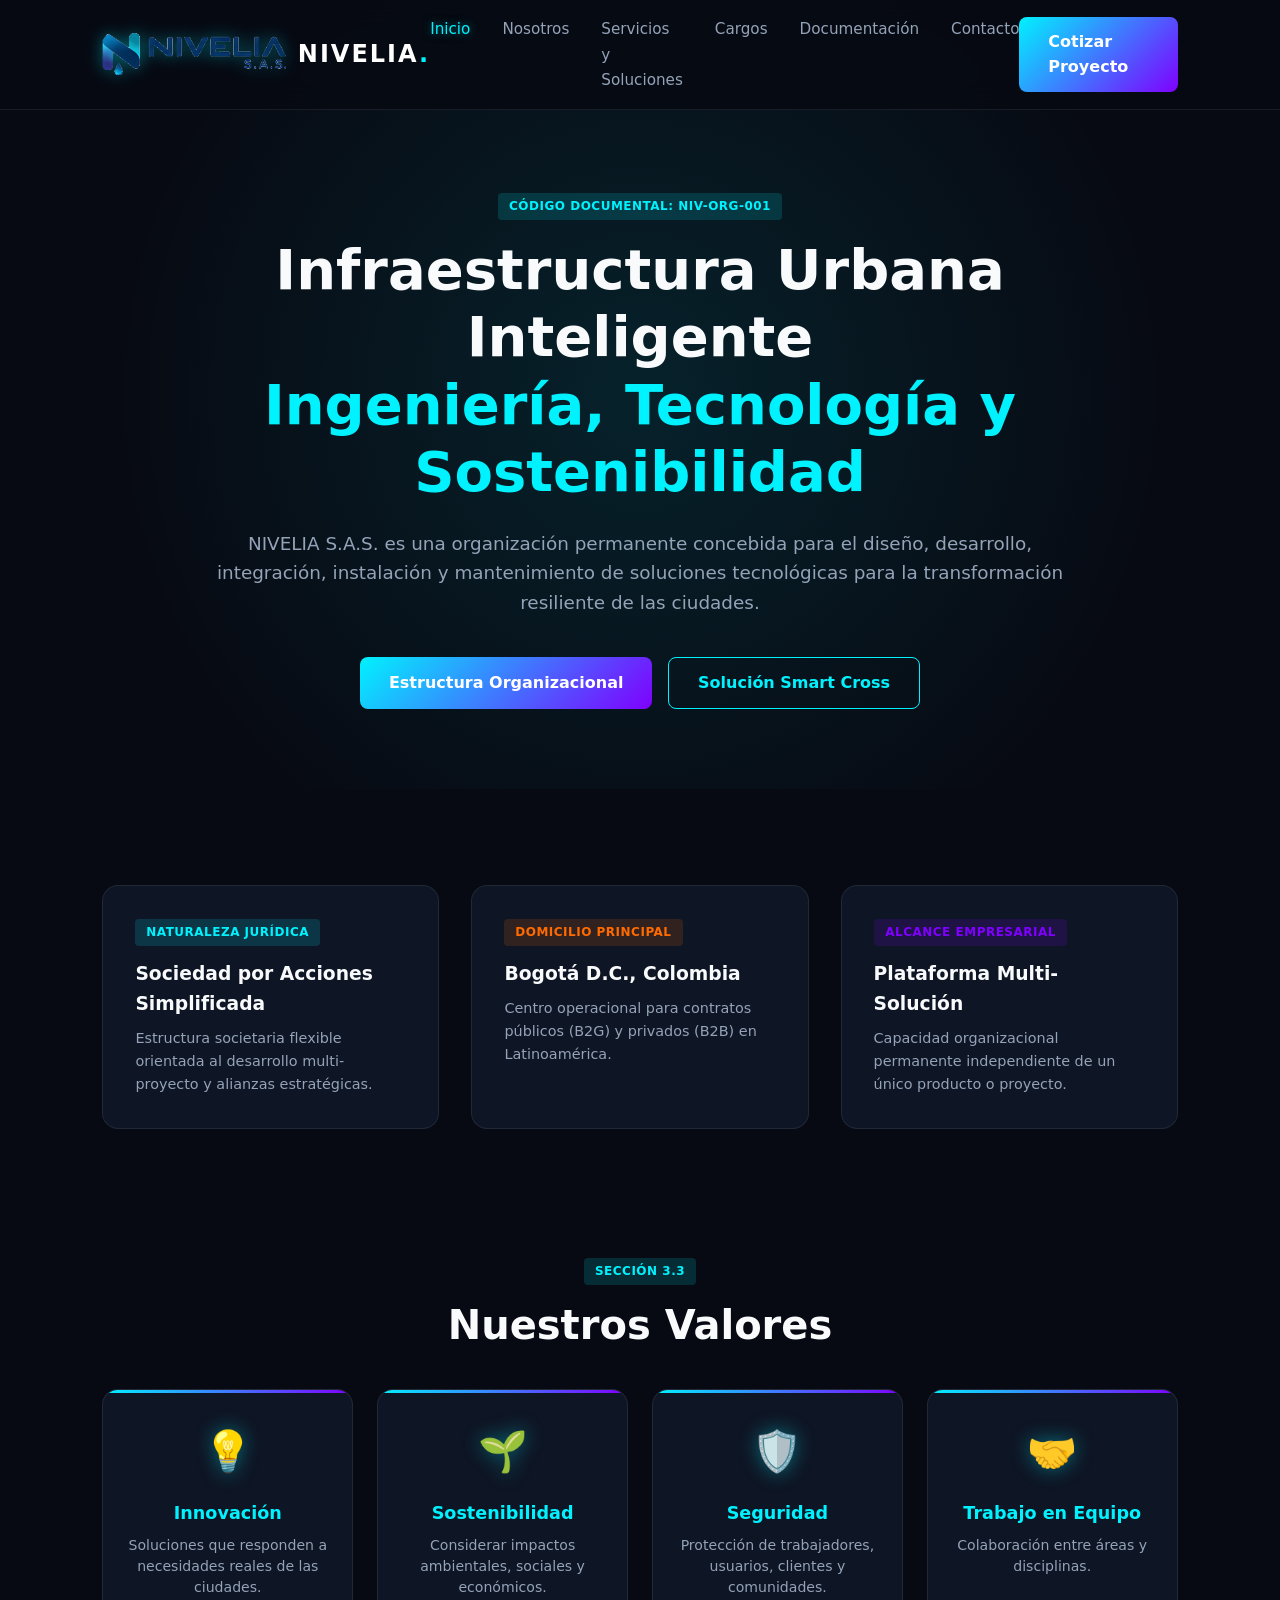
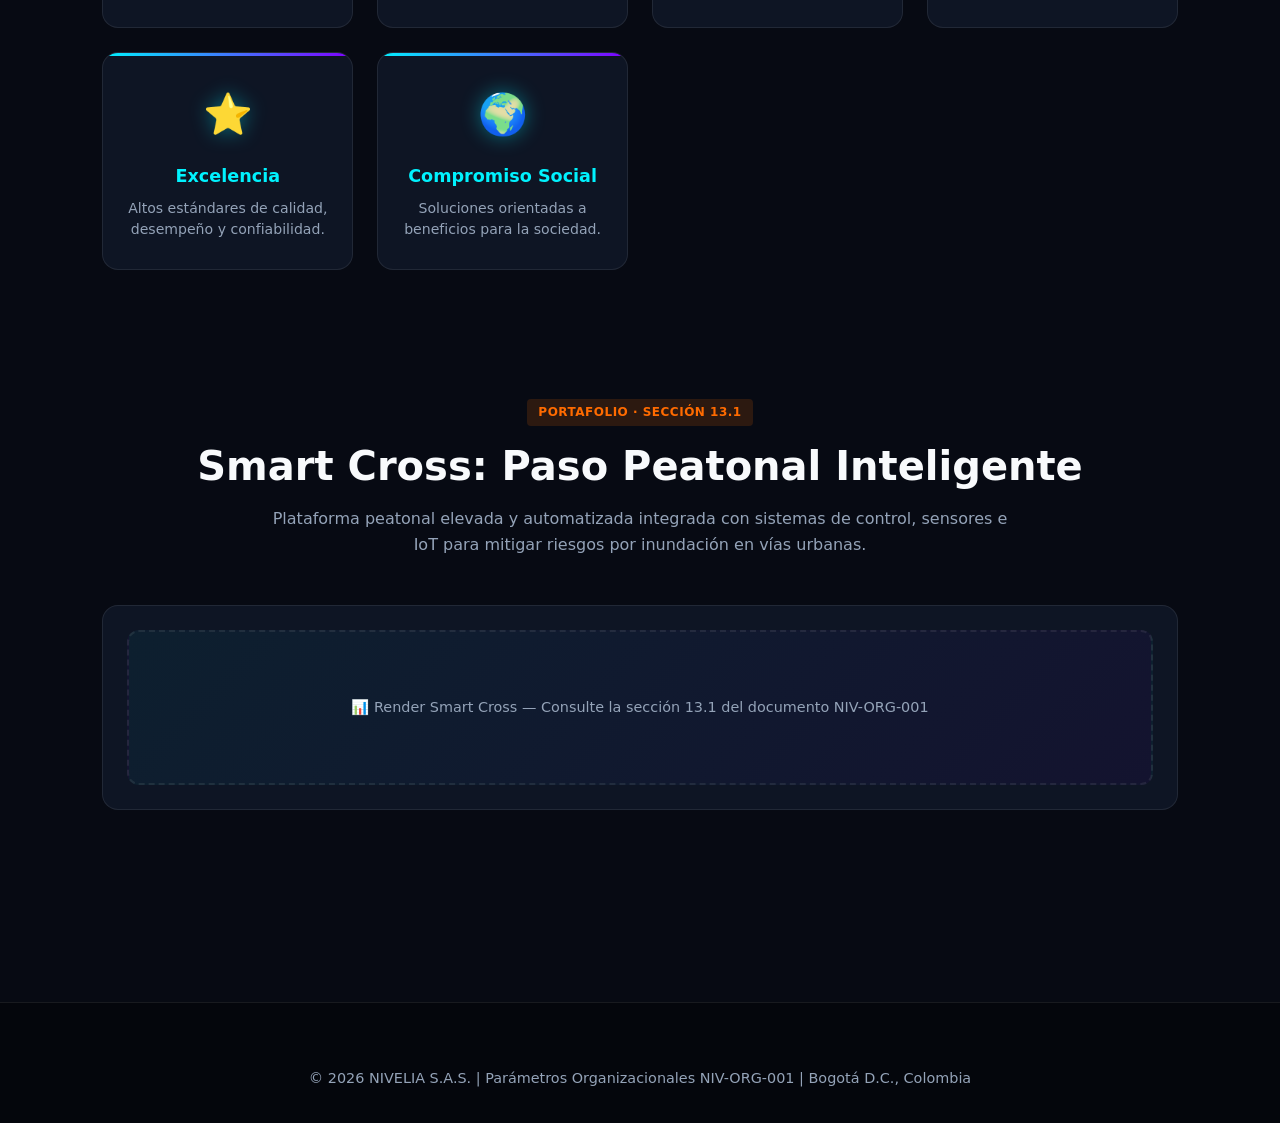
==== commit 224ba83a: "Se actualizaron los documentos y se agrego favicon" ====
--- a/index.html
+++ b/index.html
@@ -4,13 +4,14 @@
   <meta charset="UTF-8">
   <meta name="viewport" content="width=device-width, initial-scale=1.0">
   <title>NIVELIA S.A.S. | Infraestructura Urbana Inteligente</title>
+  <link rel="icon" type="image/png" href="assets/images/favicon.png">
   <link rel="stylesheet" href="css/style.css">
 </head>
 <body>
 
   <header class="navbar">
     <a href="index.html" class="logo-container">
-      <img src="assets/images/logo-nivelia.png" alt="NIVELIA S.A.S." class="logo-img" onerror="this.style.display='none'">
+      <img src="assets/images/logo_nivelia.png" alt="NIVELIA S.A.S." class="logo-img" onerror="this.style.display='none'">
       <span class="logo-text">NIVELIA<span>.</span></span>
     </a>
     <nav>
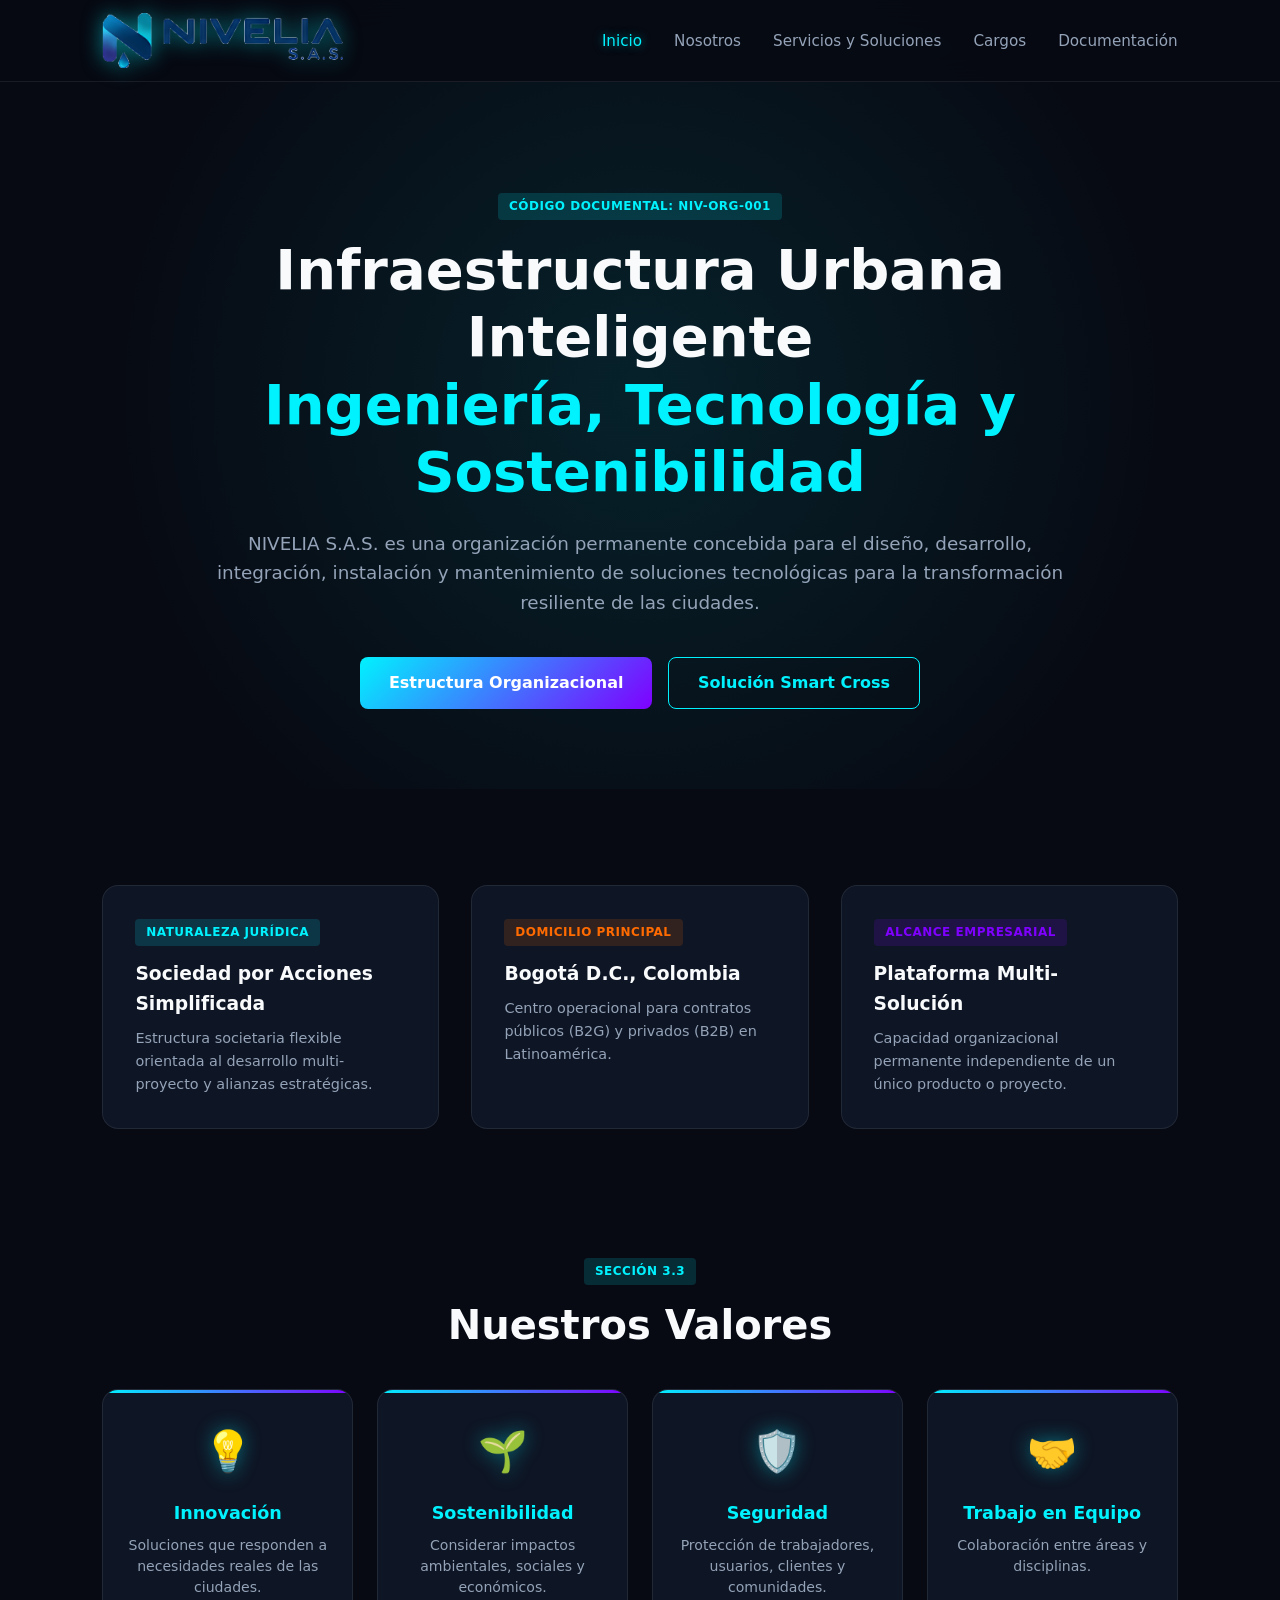
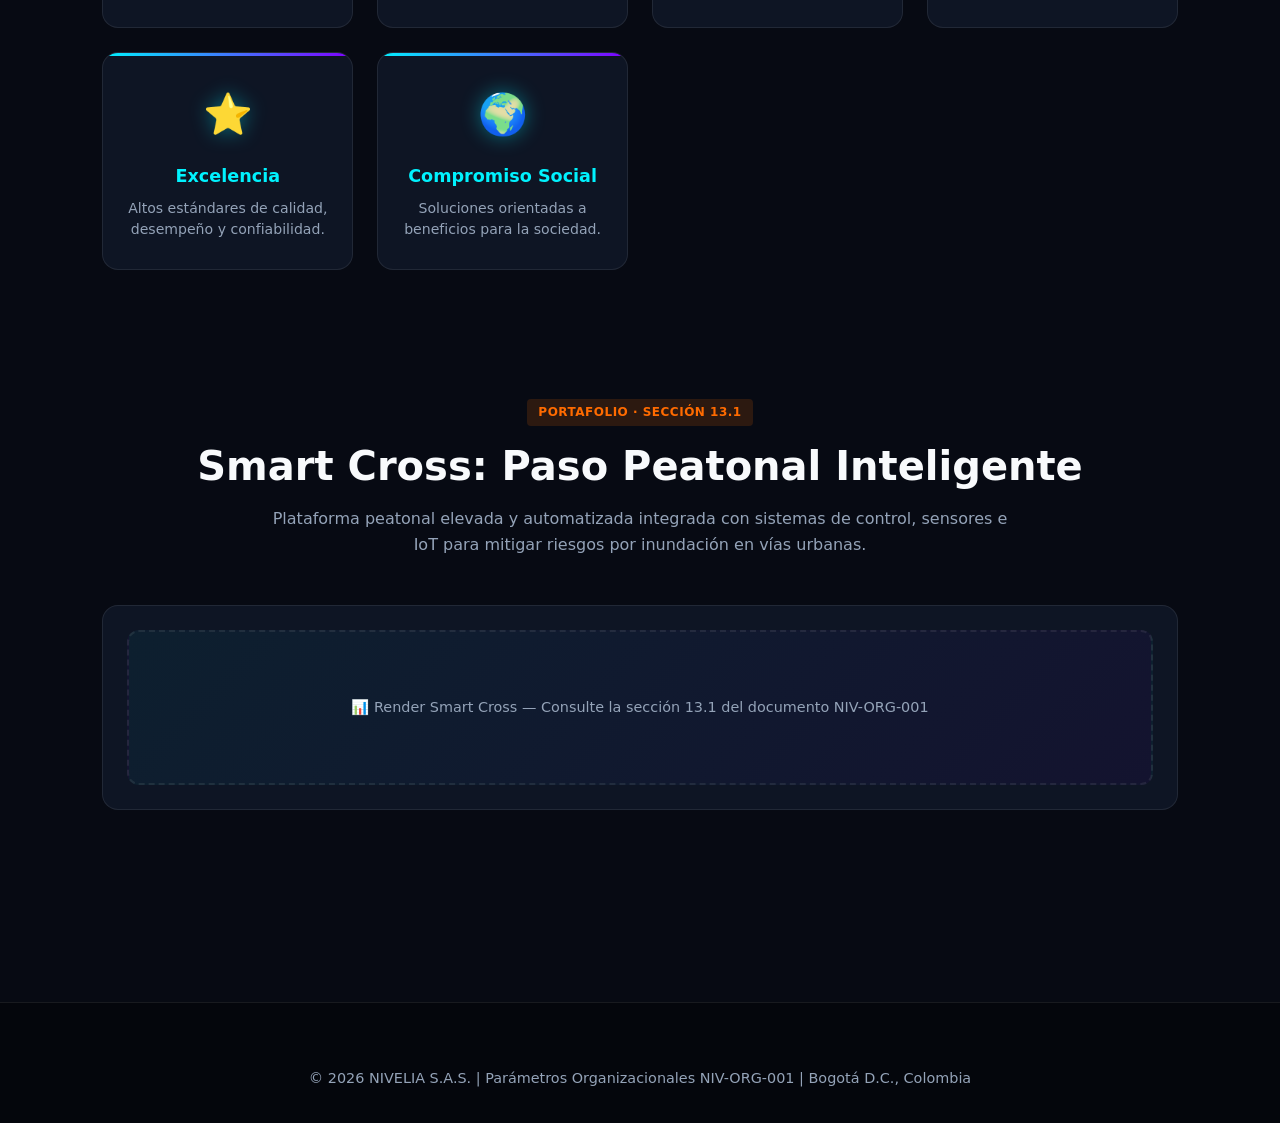
==== commit 0025411f: "Se agregaron perfiles faltantes" ====
--- a/index.html
+++ b/index.html
@@ -9,22 +9,19 @@
 </head>
 <body>
 
-  <header class="navbar">
+    <header class="navbar">
     <a href="index.html" class="logo-container">
       <img src="assets/images/logo_nivelia.png" alt="NIVELIA S.A.S." class="logo-img" onerror="this.style.display='none'">
-      <span class="logo-text">NIVELIA<span>.</span></span>
     </a>
     <nav>
       <ul class="nav-links">
-        <li><a href="index.html" class="active">Inicio</a></li>
+        <li><a href="index.html">Inicio</a></li>
         <li><a href="nosotros.html">Nosotros</a></li>
         <li><a href="servicios.html">Servicios y Soluciones</a></li>
         <li><a href="cargos.html">Cargos</a></li>
         <li><a href="documentos.html">Documentación</a></li>
-        <li><a href="contacto.html">Contacto</a></li>
       </ul>
     </nav>
-    <a href="contacto.html" class="btn-primary">Cotizar Proyecto</a>
   </header>
 
   <!-- Hero -->
--- a/css/style.css
+++ b/css/style.css
@@ -470,4 +470,18 @@
   .navbar { padding: 1rem 5%; }
   .section-padding { padding: 3rem 5%; }
   .modal-content { padding: 1.5rem; }
+}
+
+/* Logo ajustado sin texto */
+.logo-img {
+  height: 55px;
+  width: auto;
+  object-fit: contain;
+  filter: drop-shadow(0 0 10px rgba(0, 242, 254, 0.5));
+}
+
+/* Navbar centrado cuando no hay botón */
+.navbar {
+  justify-content: space-between;
+  padding: 0.8rem 8%;
 }
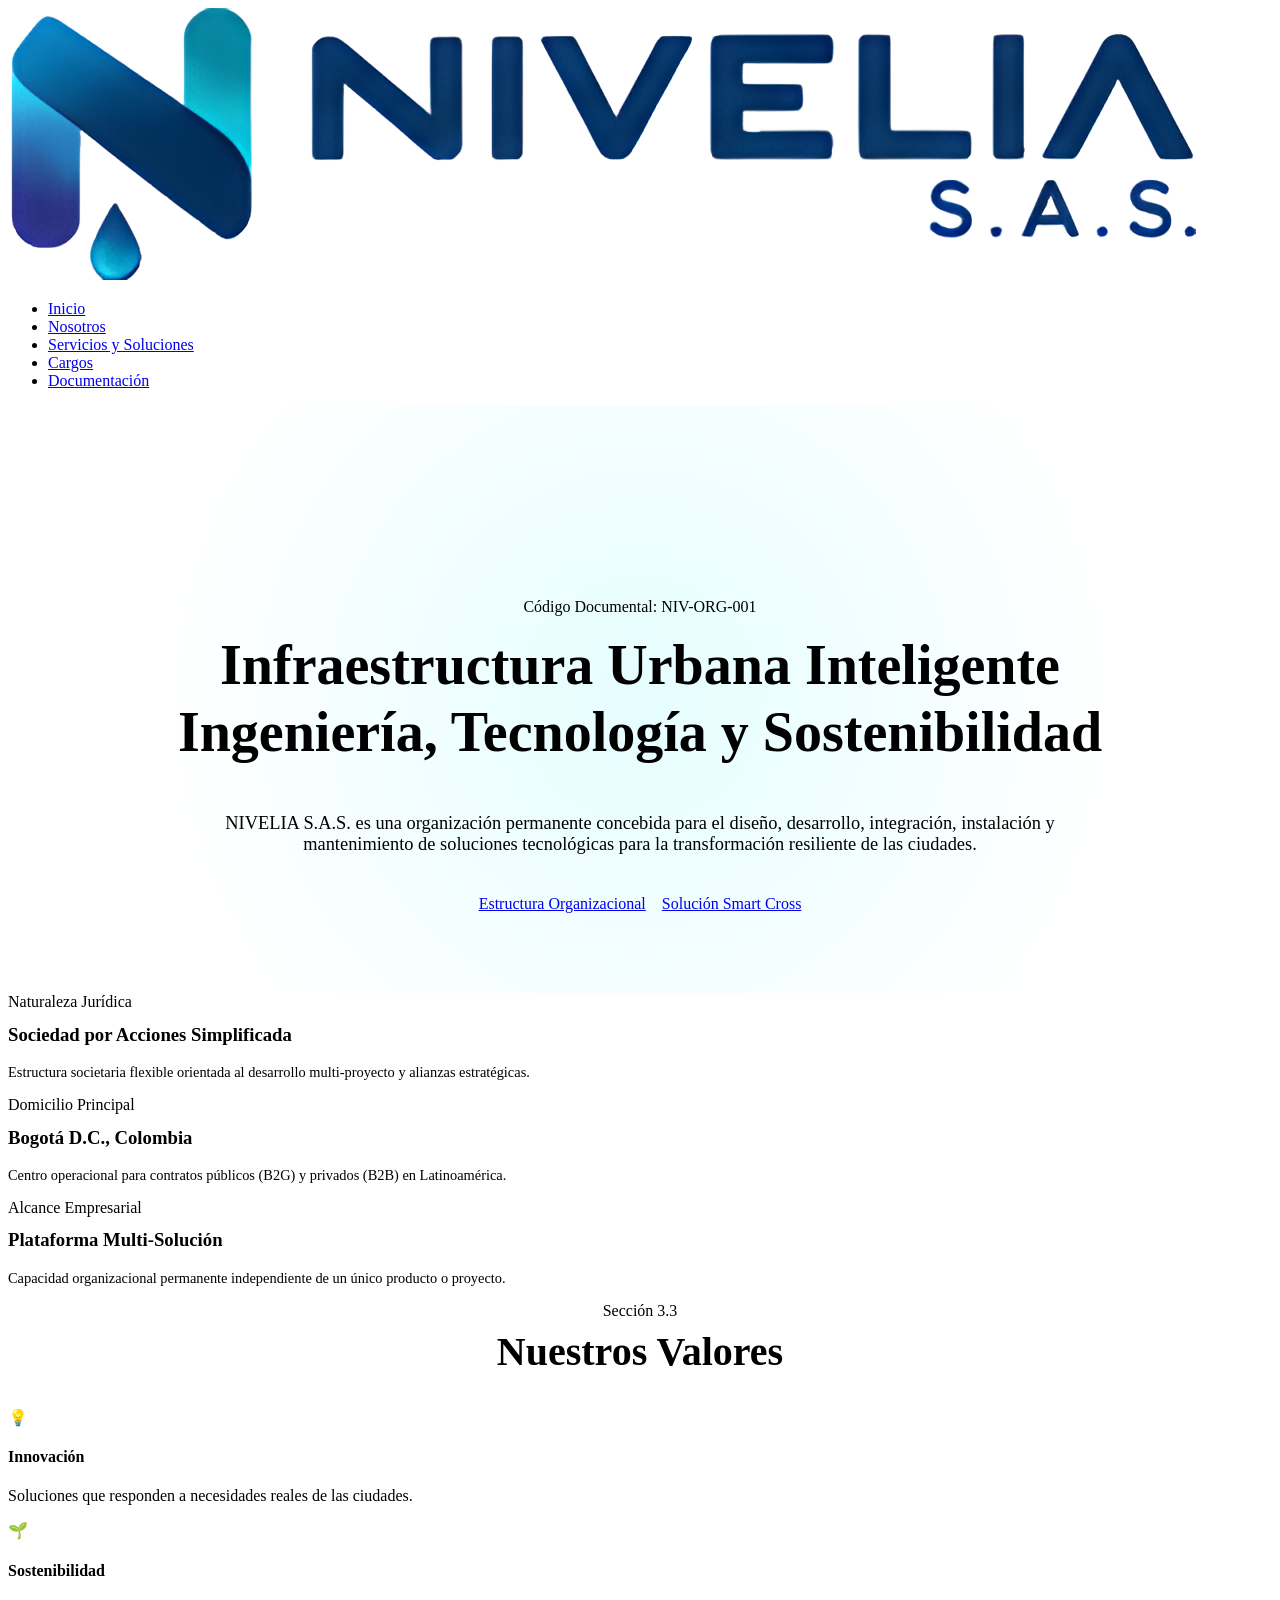
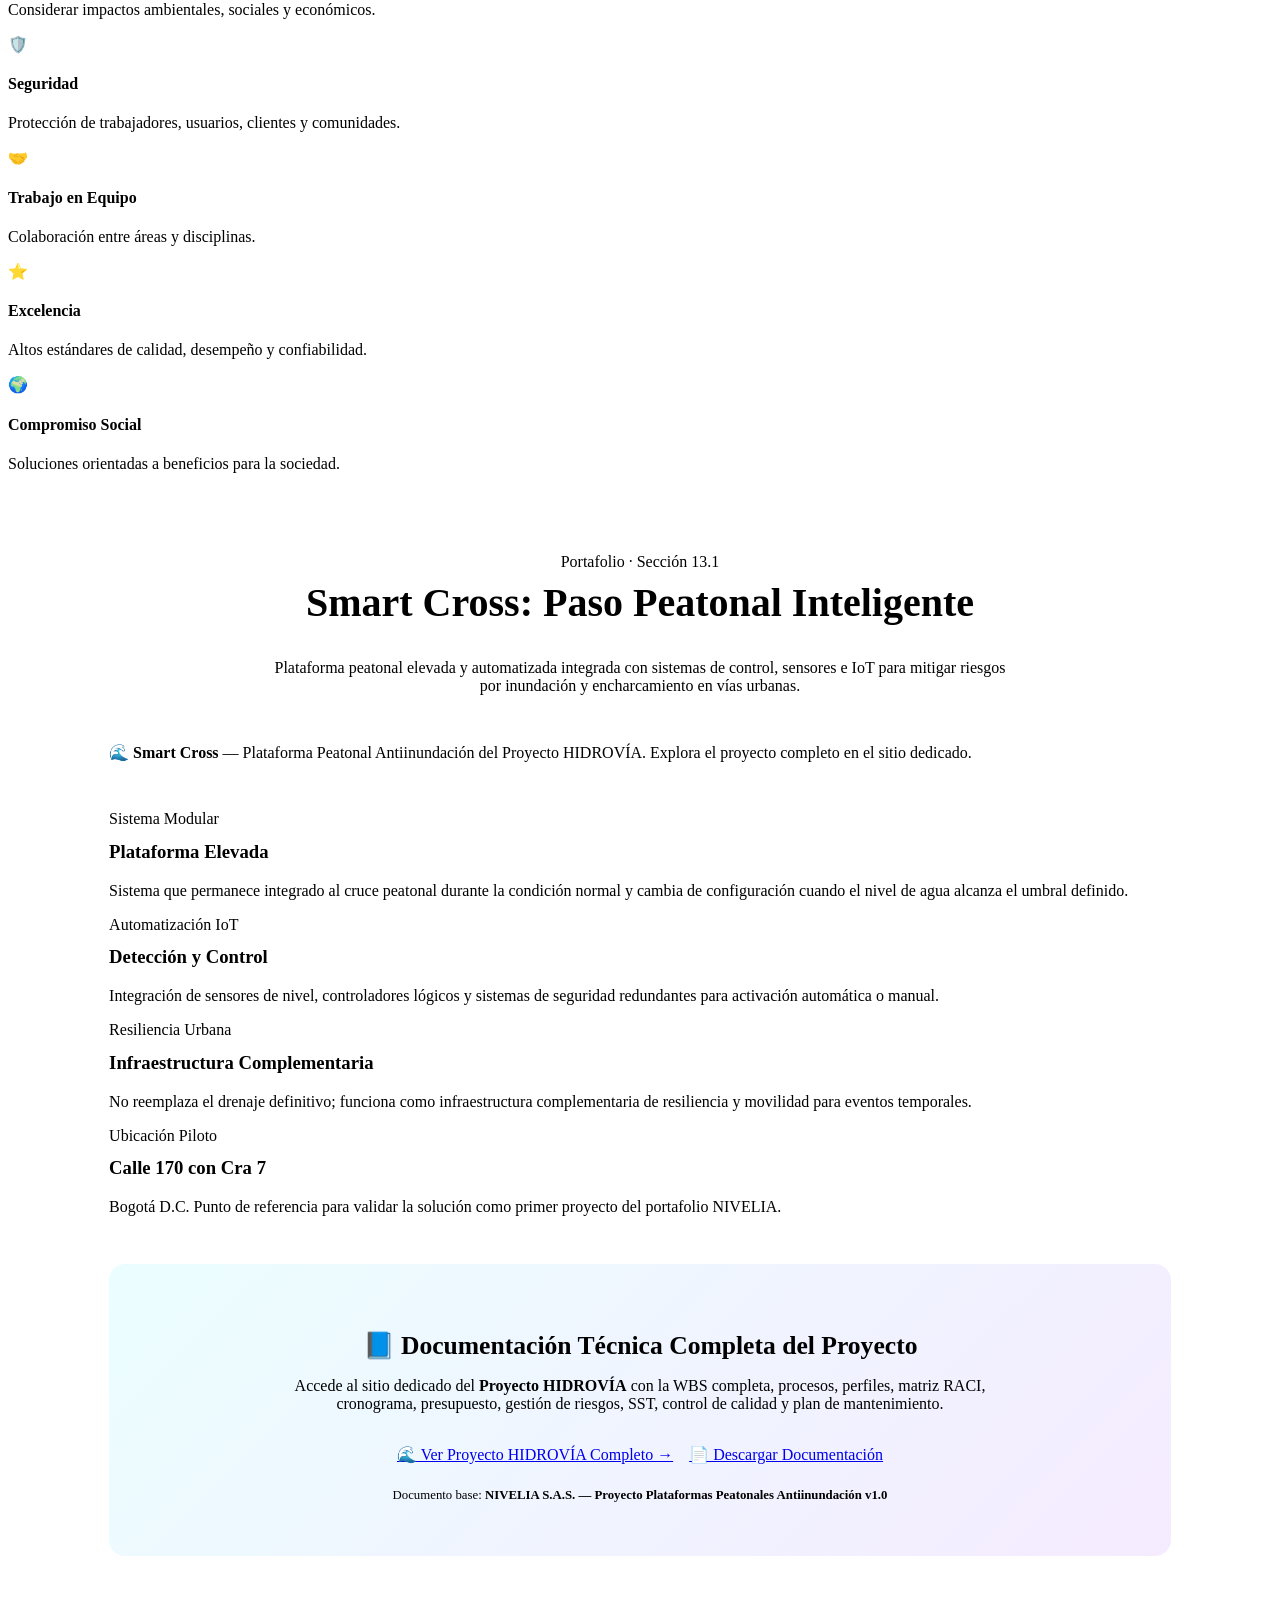
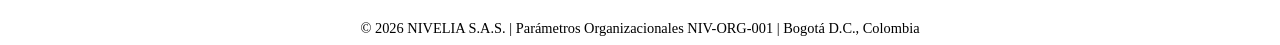
==== commit 98d6e078: "Se agrego la URL al proyecto" ====
--- a/index.html
+++ b/index.html
@@ -107,20 +107,72 @@
     </div>
   </section>
 
-  <!-- Smart Cross -->
-  <section id="smart-cross" class="section-padding">
+    <!-- Proyecto Flagship: Smart Cross -->
+  <section id="smart-cross" style="padding: 4rem 8%;">
     <div style="text-align: center; margin-bottom: 3rem;">
       <span class="badge badge-orange">Portafolio · Sección 13.1</span>
       <h2 style="font-size: 2.5rem; margin-top: 0.5rem;">Smart Cross: Paso Peatonal Inteligente</h2>
       <p style="color: var(--text-muted); max-width: 750px; margin: 0.5rem auto;">
-        Plataforma peatonal elevada y automatizada integrada con sistemas de control, sensores e IoT para mitigar riesgos por inundación en vías urbanas.
+        Plataforma peatonal elevada y automatizada integrada con sistemas de control, sensores e IoT para mitigar riesgos por inundación y encharcamiento en vías urbanas.
       </p>
     </div>
 
+    <!-- Render / Visual del proyecto -->
     <div class="diagram-viewer">
-      <img src="assets/images/smart-cross-render.jpg" alt="Render Smart Cross" class="diagram-img" onerror="this.parentElement.innerHTML='<div class=\'img-fallback\'>📊 Render Smart Cross — Consulte la sección 13.1 del documento NIV-ORG-001</div>'">
+      <img src="assets/images/smart-cross-render.jpg" alt="Render Smart Cross - Plataforma Peatonal Antiinundación" class="diagram-img" onerror="this.parentElement.innerHTML='<div class=\'img-fallback\'>🌊 <strong>Smart Cross</strong> — Plataforma Peatonal Antiinundación del Proyecto HIDROVÍA. Explora el proyecto completo en el sitio dedicado.</div>'">
       <p style="font-size: 0.85rem; color: var(--text-muted); margin-top: 1rem;">
-        Esquema conceptual de la solución Smart Cross desarrollada bajo la estructura de NIVELIA S.A.S.
+        Esquema conceptual y flujo de la solución Smart Cross desarrollada bajo la estructura de NIVELIA S.A.S.
+      </p>
+    </div>
+
+    <!-- CARACTERÍSTICAS CLAVE DEL PROYECTO -->
+    <div class="grid-cards" style="margin-top: 3rem;">
+      <div class="card">
+        <span class="badge badge-cyan">Sistema Modular</span>
+        <h3 style="margin-top: 0.8rem; color: var(--primary-cyan);">Plataforma Elevada</h3>
+        <p style="color: var(--text-muted); margin-top: 0.5rem;">
+          Sistema que permanece integrado al cruce peatonal durante la condición normal y cambia de configuración cuando el nivel de agua alcanza el umbral definido.
+        </p>
+      </div>
+      <div class="card">
+        <span class="badge badge-orange">Automatización IoT</span>
+        <h3 style="margin-top: 0.8rem; color: var(--primary-orange);">Detección y Control</h3>
+        <p style="color: var(--text-muted); margin-top: 0.5rem;">
+          Integración de sensores de nivel, controladores lógicos y sistemas de seguridad redundantes para activación automática o manual.
+        </p>
+      </div>
+      <div class="card">
+        <span class="badge badge-violet">Resiliencia Urbana</span>
+        <h3 style="margin-top: 0.8rem; color: var(--primary-violet);">Infraestructura Complementaria</h3>
+        <p style="color: var(--text-muted); margin-top: 0.5rem;">
+          No reemplaza el drenaje definitivo; funciona como infraestructura complementaria de resiliencia y movilidad para eventos temporales.
+        </p>
+      </div>
+      <div class="card">
+        <span class="badge badge-cyan">Ubicación Piloto</span>
+        <h3 style="margin-top: 0.8rem; color: var(--primary-cyan);">Calle 170 con Cra 7</h3>
+        <p style="color: var(--text-muted); margin-top: 0.5rem;">
+          Bogotá D.C. Punto de referencia para validar la solución como primer proyecto del portafolio NIVELIA.
+        </p>
+      </div>
+    </div>
+
+    <!-- CTA: ENLACE AL SITIO COMPLETO DEL PROYECTO -->
+    <div style="margin-top: 3rem; padding: 2.5rem; background: linear-gradient(135deg, rgba(0, 242, 254, 0.08), rgba(127, 0, 255, 0.08)); border: 1px solid var(--primary-cyan); border-radius: 16px; text-align: center;">
+      <h3 style="color: var(--primary-cyan); font-size: 1.6rem; margin-bottom: 1rem;">📘 Documentación Técnica Completa del Proyecto</h3>
+      <p style="color: var(--text-muted); max-width: 700px; margin: 0 auto 2rem;">
+        Accede al sitio dedicado del <strong>Proyecto HIDROVÍA</strong> con la WBS completa, procesos, perfiles, matriz RACI, cronograma, presupuesto, gestión de riesgos, SST, control de calidad y plan de mantenimiento.
+      </p>
+      <div style="display: flex; gap: 1rem; justify-content: center; flex-wrap: wrap;">
+        <a href="https://nivelia-smart-cross.vercel.app/index.html" class="btn-primary" target="_blank">
+          🌊 Ver Proyecto HIDROVÍA Completo →
+        </a>
+        <a href="documentos.html" class="btn-secondary">
+          📄 Descargar Documentación
+        </a>
+      </div>
+      <p style="font-size: 0.8rem; color: var(--text-muted); margin-top: 1.5rem;">
+        Documento base: <strong>NIVELIA S.A.S. — Proyecto Plataformas Peatonales Antiinundación v1.0</strong>
       </p>
     </div>
   </section>
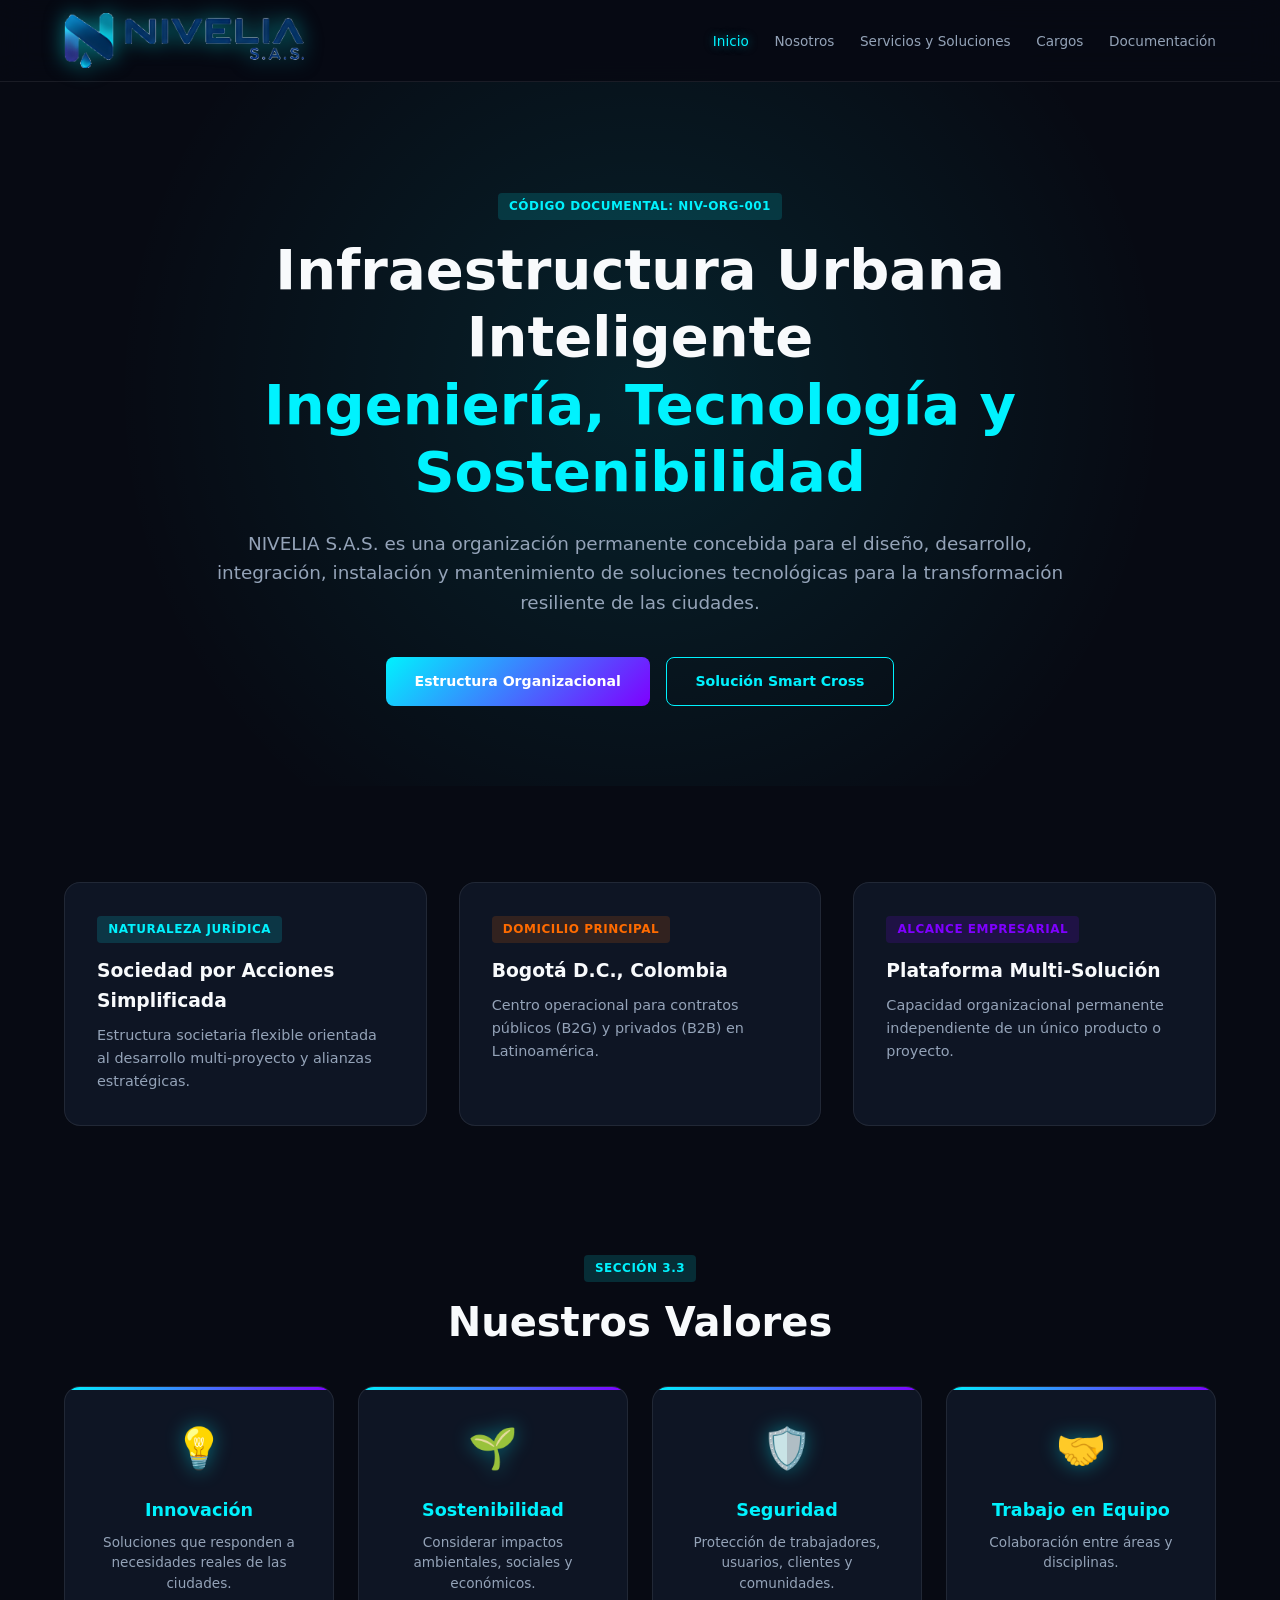
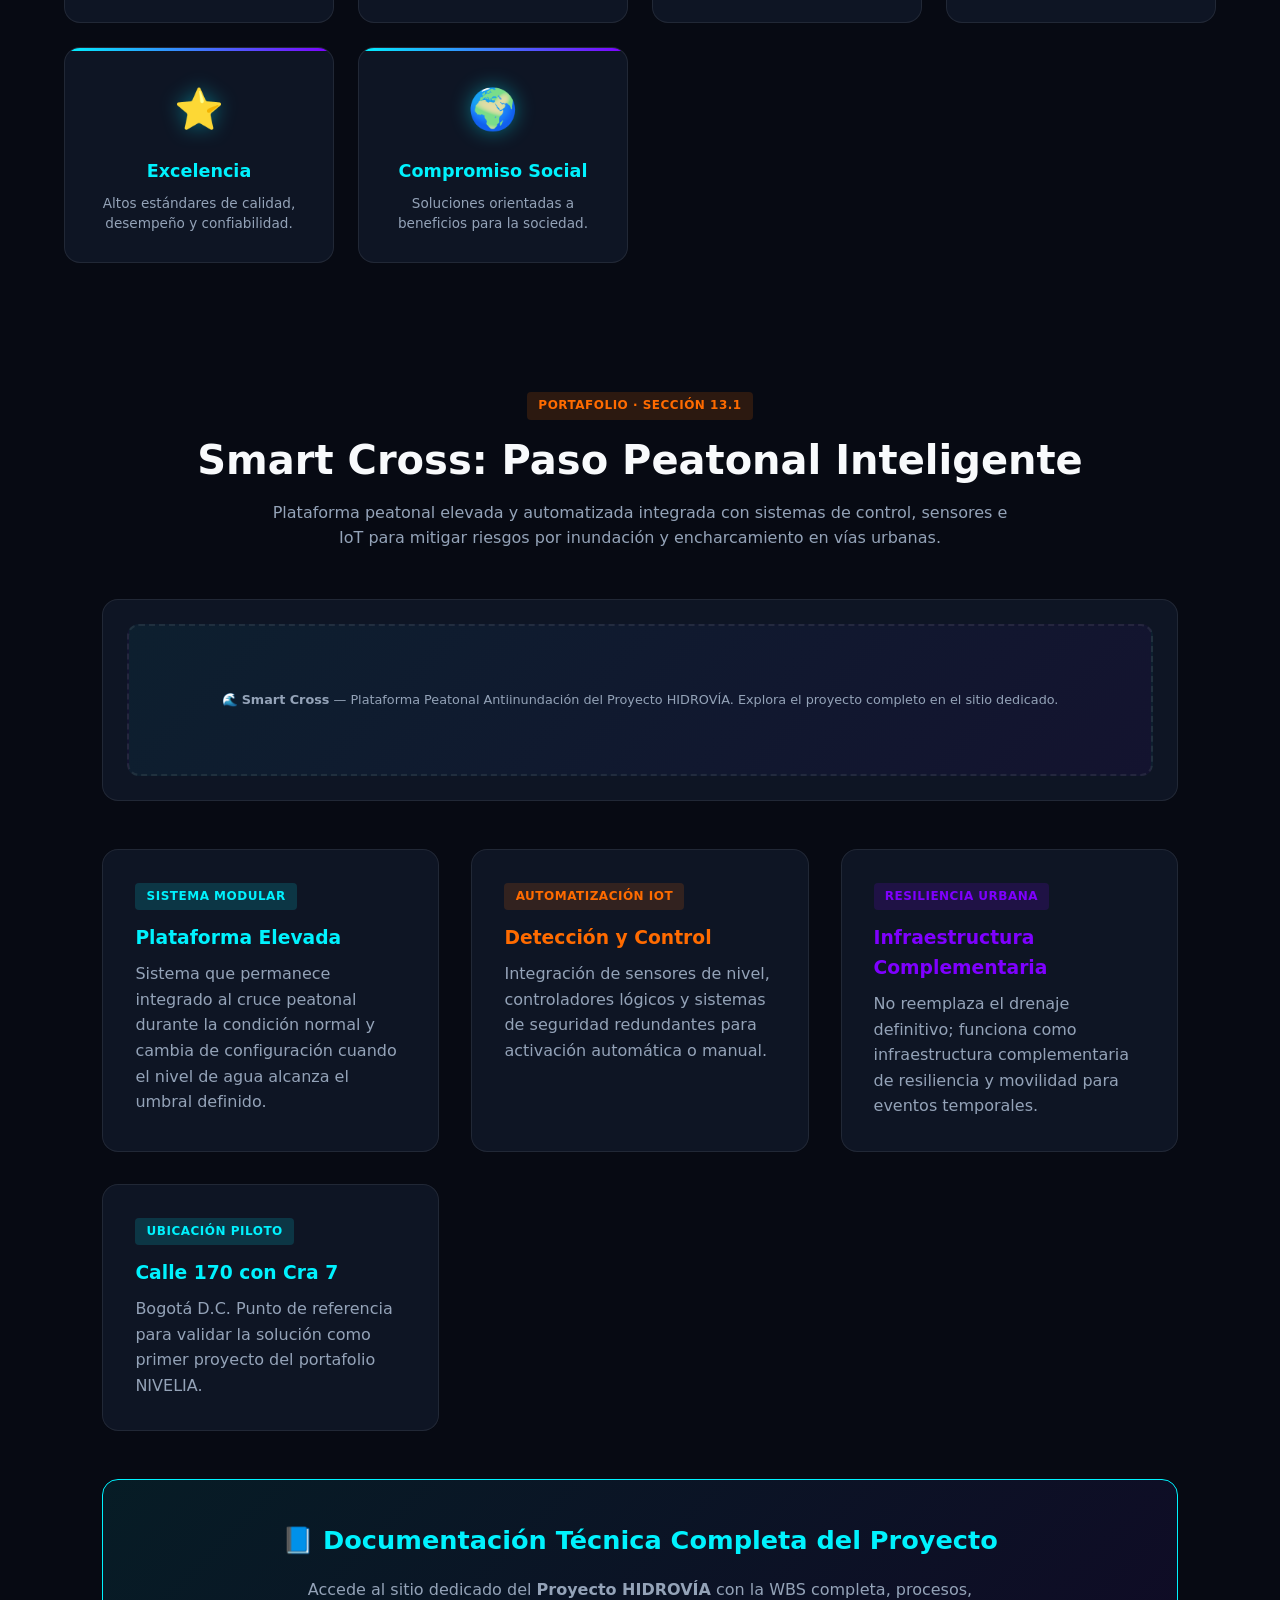
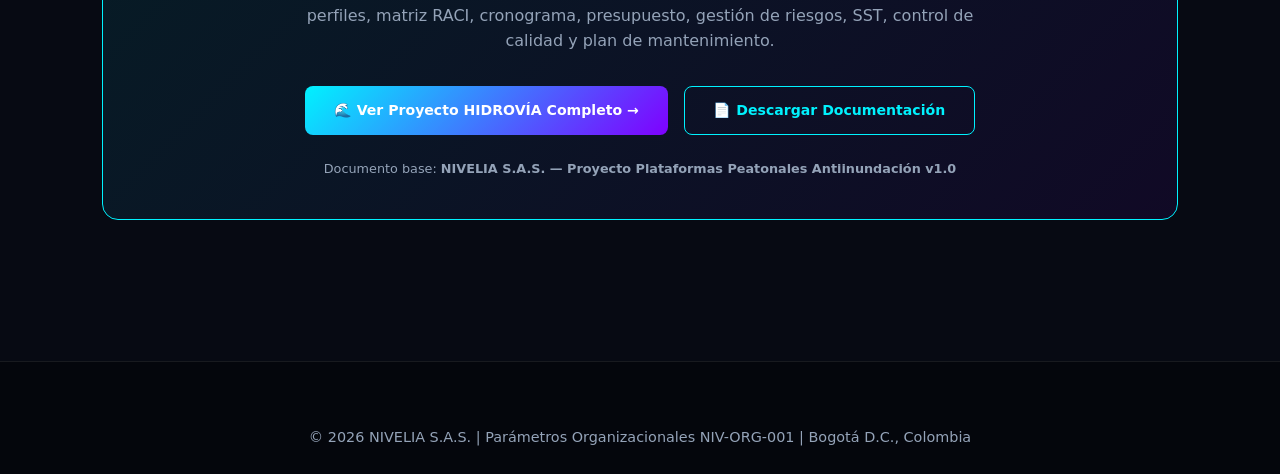
==== commit 101b41fe: "Se implemento el Responsive" ====
--- a/index.html
+++ b/index.html
@@ -9,11 +9,19 @@
 </head>
 <body>
 
-    <header class="navbar">
+      <header class="navbar">
     <a href="index.html" class="logo-container">
       <img src="assets/images/logo_nivelia.png" alt="NIVELIA S.A.S." class="logo-img" onerror="this.style.display='none'">
     </a>
-    <nav>
+
+    <!-- Botón Hamburguesa (visible solo en móvil) -->
+    <button class="menu-toggle" id="menu-toggle" aria-label="Abrir menú">
+      <span></span>
+      <span></span>
+      <span></span>
+    </button>
+
+    <nav class="nav-container" id="nav-container">
       <ul class="nav-links">
         <li><a href="index.html">Inicio</a></li>
         <li><a href="nosotros.html">Nosotros</a></li>
@@ -164,7 +172,7 @@
         Accede al sitio dedicado del <strong>Proyecto HIDROVÍA</strong> con la WBS completa, procesos, perfiles, matriz RACI, cronograma, presupuesto, gestión de riesgos, SST, control de calidad y plan de mantenimiento.
       </p>
       <div style="display: flex; gap: 1rem; justify-content: center; flex-wrap: wrap;">
-        <a href="https://nivelia-smart-cross.vercel.app/index.html" class="btn-primary" target="_blank">
+        <a href="https://nivelia-smart-cross-web-testing.vercel.app/index.html" class="btn-primary" target="_blank">
           🌊 Ver Proyecto HIDROVÍA Completo →
         </a>
         <a href="documentos.html" class="btn-secondary">
--- a/css/style.css
+++ b/css/style.css
@@ -0,0 +1,772 @@
+/* ==========================================================================
+   NIVELIA S.A.S. - Sistema de Estilos Maestra Glassmorphism UI v3.0
+   OPTIMIZADO PARA MÓVIL, TABLET Y DESKTOP
+   ========================================================================== */
+
+:root {
+  --bg-dark: #070a13;
+  --bg-card: rgba(18, 26, 43, 0.75);
+  --bg-card-hover: rgba(26, 38, 64, 0.85);
+  --bg-card-border: rgba(255, 255, 255, 0.08);
+  --primary-cyan: #00f2fe;
+  --primary-orange: #ff6b00;
+  --primary-violet: #7f00ff;
+  --primary-blue: #0066ff;
+  --primary-green: #00d97e;
+  --text-main: #f8fafc;
+  --text-muted: #94a3b8;
+  --font-family: 'Inter', system-ui, -apple-system, sans-serif;
+  --transition: all 0.3s cubic-bezier(0.4, 0, 0.2, 1);
+
+  /* Espaciados responsivos con clamp() */
+  --section-padding: clamp(2rem, 5vw, 4rem) clamp(1rem, 5vw, 8%);
+  --navbar-padding: 0.8rem clamp(1rem, 5vw, 8%);
+  --gap-cards: clamp(1rem, 2.5vw, 2rem);
+}
+
+* { margin: 0; padding: 0; box-sizing: border-box; }
+
+html { scroll-behavior: smooth; -webkit-text-size-adjust: 100%; }
+
+body {
+  background-color: var(--bg-dark);
+  color: var(--text-main);
+  font-family: var(--font-family);
+  line-height: 1.6;
+  overflow-x: hidden;
+}
+
+/* ============ NAVBAR RESPONSIVE ============ */
+.navbar {
+  position: fixed; top: 0; width: 100%;
+  display: flex; justify-content: space-between; align-items: center;
+  padding: var(--navbar-padding);
+  background: rgba(7, 10, 19, 0.95);
+  backdrop-filter: blur(16px);
+  -webkit-backdrop-filter: blur(16px);
+  border-bottom: 1px solid var(--bg-card-border);
+  z-index: 1000;
+}
+
+.logo-container {
+  display: flex; align-items: center; gap: 12px;
+  text-decoration: none; flex-shrink: 0;
+}
+
+.logo-img {
+  height: clamp(38px, 5vw, 55px);
+  width: auto; object-fit: contain;
+  filter: drop-shadow(0 0 10px rgba(0, 242, 254, 0.5));
+}
+
+/* Botón Hamburguesa (oculto en desktop) */
+.menu-toggle {
+  display: none;
+  background: transparent;
+  border: 1px solid var(--bg-card-border);
+  border-radius: 8px;
+  padding: 0.6rem;
+  cursor: pointer;
+  flex-direction: column;
+  gap: 5px;
+  z-index: 1100;
+  transition: var(--transition);
+}
+.menu-toggle span {
+  display: block;
+  width: 24px; height: 2px;
+  background: var(--primary-cyan);
+  border-radius: 2px;
+  transition: var(--transition);
+}
+.menu-toggle.active span:nth-child(1) {
+  transform: translateY(7px) rotate(45deg);
+}
+.menu-toggle.active span:nth-child(2) {
+  opacity: 0;
+}
+.menu-toggle.active span:nth-child(3) {
+  transform: translateY(-7px) rotate(-45deg);
+}
+
+.nav-container { display: flex; }
+
+.nav-links { display: flex; gap: clamp(1rem, 2vw, 2rem); list-style: none; }
+.nav-links a {
+  color: var(--text-muted); text-decoration: none;
+  font-weight: 500; font-size: clamp(0.85rem, 1vw, 0.95rem);
+  transition: var(--transition); white-space: nowrap;
+}
+.nav-links a:hover, .nav-links a.active {
+  color: var(--primary-cyan);
+  text-shadow: 0 0 10px rgba(0, 242, 254, 0.5);
+}
+
+/* ============ BOTONES RESPONSIVE ============ */
+.btn-primary, .btn-secondary {
+  padding: clamp(0.6rem, 1.5vw, 0.75rem) clamp(1.2rem, 3vw, 1.8rem);
+  border-radius: 8px;
+  text-decoration: none; font-weight: 600;
+  transition: var(--transition);
+  display: inline-flex; align-items: center; justify-content: center;
+  gap: 0.5rem;
+  font-size: clamp(0.85rem, 1.1vw, 1rem);
+  cursor: pointer;
+}
+.btn-primary {
+  background: linear-gradient(135deg, var(--primary-cyan), var(--primary-violet));
+  color: #fff; border: none;
+}
+.btn-primary:hover { transform: translateY(-2px); box-shadow: 0 8px 25px rgba(0, 242, 254, 0.35); }
+
+.btn-secondary {
+  border: 1px solid var(--primary-cyan); color: var(--primary-cyan);
+  background: transparent;
+}
+.btn-secondary:hover { background: rgba(0, 242, 254, 0.1); transform: translateY(-2px); }
+.btn-small { padding: 0.5rem 1rem; font-size: 0.85rem; }
+
+/* ============ GRIDS RESPONSIVE ============ */
+.grid-cards {
+  display: grid;
+  grid-template-columns: repeat(auto-fit, minmax(min(100%, 280px), 1fr));
+  gap: var(--gap-cards);
+  margin-top: clamp(1rem, 3vw, 2rem);
+}
+
+.card {
+  background: var(--bg-card);
+  border: 1px solid var(--bg-card-border);
+  padding: clamp(1.2rem, 2.5vw, 2rem);
+  border-radius: 16px;
+  backdrop-filter: blur(12px);
+  -webkit-backdrop-filter: blur(12px);
+  transition: var(--transition);
+}
+.card:hover {
+  border-color: rgba(0, 242, 254, 0.4);
+  transform: translateY(-4px);
+  background: var(--bg-card-hover);
+}
+
+/* ============ BADGES ============ */
+.badge {
+  display: inline-block;
+  padding: 0.25rem 0.7rem;
+  border-radius: 4px;
+  font-size: clamp(0.65rem, 1vw, 0.75rem);
+  font-weight: 700;
+  text-transform: uppercase; letter-spacing: 0.5px;
+}
+.badge-cyan { background: rgba(0, 242, 254, 0.15); color: var(--primary-cyan); }
+.badge-orange { background: rgba(255, 107, 0, 0.15); color: var(--primary-orange); }
+.badge-violet { background: rgba(127, 0, 255, 0.15); color: var(--primary-violet); }
+.badge-green { background: rgba(0, 217, 126, 0.15); color: var(--primary-green); }
+
+/* ============ TABS RESPONSIVE ============ */
+.tabs-container { margin: 2rem 0; }
+.tabs-header {
+  display: flex; gap: 0.8rem; overflow-x: auto;
+  padding-bottom: 0.8rem;
+  border-bottom: 1px solid var(--bg-card-border);
+  scrollbar-width: thin;
+  -webkit-overflow-scrolling: touch;
+}
+.tab-btn {
+  background: rgba(255, 255, 255, 0.03);
+  border: 1px solid var(--bg-card-border);
+  color: var(--text-muted);
+  padding: clamp(0.6rem, 1.5vw, 0.8rem) clamp(1rem, 2vw, 1.4rem);
+  border-radius: 8px; cursor: pointer; font-weight: 600;
+  white-space: nowrap; transition: var(--transition);
+  font-size: clamp(0.8rem, 1vw, 0.95rem);
+}
+.tab-btn:hover, .tab-btn.active {
+  background: rgba(0, 242, 254, 0.12);
+  border-color: var(--primary-cyan); color: var(--primary-cyan);
+}
+.tab-content { display: none; padding-top: 2rem; animation: fadeIn 0.4s ease-in-out; }
+.tab-content.active { display: block; }
+
+@keyframes fadeIn {
+  from { opacity: 0; transform: translateY(10px); }
+  to { opacity: 1; transform: translateY(0); }
+}
+
+/* ============ ACORDEÓN ============ */
+.accordion-item {
+  background: var(--bg-card);
+  border: 1px solid var(--bg-card-border);
+  border-radius: 12px; margin-bottom: 1rem;
+  overflow: hidden; transition: var(--transition);
+}
+.accordion-header {
+  padding: clamp(1rem, 2vw, 1.2rem) clamp(1rem, 2.5vw, 1.8rem);
+  display: flex; justify-content: space-between; align-items: center;
+  cursor: pointer; font-weight: 700; color: var(--text-main);
+  background: rgba(255, 255, 255, 0.02);
+  gap: 1rem;
+  font-size: clamp(0.85rem, 1.2vw, 1rem);
+}
+.accordion-header:hover { background: rgba(0, 242, 254, 0.05); }
+.accordion-content {
+  max-height: 0; overflow: hidden;
+  transition: max-height 0.4s ease-out, padding 0.3s ease;
+  padding: 0 clamp(1rem, 2.5vw, 1.8rem);
+  background: rgba(0, 0, 0, 0.2);
+}
+.accordion-item.active .accordion-content {
+  padding: clamp(1rem, 2vw, 1.5rem) clamp(1rem, 2.5vw, 1.8rem);
+  max-height: 3000px;
+}
+.accordion-icon { transition: transform 0.3s ease; flex-shrink: 0; }
+.accordion-item.active .accordion-icon { transform: rotate(180deg); color: var(--primary-cyan); }
+
+/* ============ VALORES ============ */
+.valores-grid {
+  display: grid;
+  grid-template-columns: repeat(auto-fit, minmax(min(100%, 220px), 1fr));
+  gap: clamp(1rem, 2vw, 1.5rem);
+  margin-top: 2rem;
+}
+.valor-card {
+  background: var(--bg-card);
+  border: 1px solid var(--bg-card-border);
+  padding: clamp(1.2rem, 2.5vw, 1.8rem) clamp(1rem, 2vw, 1.5rem);
+  border-radius: 16px; text-align: center;
+  transition: var(--transition);
+  position: relative; overflow: hidden;
+}
+.valor-card::before {
+  content: ''; position: absolute; top: 0; left: 0;
+  width: 100%; height: 3px;
+  background: linear-gradient(90deg, var(--primary-cyan), var(--primary-violet));
+}
+.valor-card:hover {
+  transform: translateY(-6px);
+  border-color: var(--primary-cyan);
+  box-shadow: 0 12px 30px rgba(0, 242, 254, 0.15);
+}
+.valor-icon {
+  font-size: clamp(2rem, 4vw, 2.5rem); margin-bottom: 1rem;
+  filter: drop-shadow(0 0 10px rgba(0, 242, 254, 0.4));
+}
+.valor-card h4 { color: var(--primary-cyan); margin-bottom: 0.5rem; font-size: clamp(1rem, 1.5vw, 1.1rem); }
+.valor-card p { color: var(--text-muted); font-size: clamp(0.85rem, 1vw, 0.88rem); line-height: 1.5; }
+
+/* ============ TIMELINE ============ */
+.timeline {
+  position: relative;
+  padding-left: clamp(1.5rem, 3vw, 2rem);
+  margin-top: 2rem;
+}
+.timeline::before {
+  content: ''; position: absolute; left: 8px; top: 0; bottom: 0;
+  width: 2px;
+  background: linear-gradient(180deg, var(--primary-cyan), var(--primary-violet));
+}
+.timeline-item {
+  position: relative;
+  padding: clamp(0.8rem, 1.5vw, 1rem) 0 clamp(0.8rem, 1.5vw, 1rem) clamp(1rem, 2vw, 1.5rem);
+}
+.timeline-item::before {
+  content: ''; position: absolute; left: -1.6rem; top: 1.4rem;
+  width: 12px; height: 12px; border-radius: 50%;
+  background: var(--primary-cyan);
+  box-shadow: 0 0 12px var(--primary-cyan);
+}
+.timeline-item h4 {
+  color: var(--primary-cyan); margin-bottom: 0.3rem;
+  font-size: clamp(0.95rem, 1.2vw, 1rem);
+}
+.timeline-item p { color: var(--text-muted); font-size: clamp(0.85rem, 1vw, 0.9rem); }
+
+/* ============ PROCESOS ============ */
+.proceso-card {
+  background: var(--bg-card);
+  border: 1px solid var(--bg-card-border);
+  border-left: 4px solid var(--primary-cyan);
+  padding: clamp(1rem, 2vw, 1.5rem);
+  border-radius: 12px;
+  transition: var(--transition);
+}
+.proceso-card:hover {
+  transform: translateX(6px);
+  border-left-color: var(--primary-orange);
+  background: var(--bg-card-hover);
+}
+.proceso-card h4 { color: var(--primary-cyan); margin-bottom: 0.8rem; font-size: clamp(0.95rem, 1.2vw, 1rem); }
+.proceso-list { list-style: none; }
+.proceso-list li {
+  padding: 0.4rem 0; color: var(--text-muted);
+  font-size: clamp(0.85rem, 1vw, 0.9rem);
+  border-bottom: 1px dashed rgba(255,255,255,0.05);
+  display: flex; align-items: flex-start; gap: 0.5rem;
+}
+.proceso-list li::before {
+  content: '▸'; color: var(--primary-cyan); font-weight: 700;
+  flex-shrink: 0;
+}
+
+/* ============ CARGOS ============ */
+.cargos-filtros {
+  display: flex; flex-wrap: wrap;
+  gap: 0.6rem;
+  margin: 2rem 0;
+  padding: clamp(1rem, 2vw, 1.5rem);
+  background: var(--bg-card);
+  border-radius: 12px;
+  border: 1px solid var(--bg-card-border);
+}
+.filtro-btn {
+  background: rgba(255, 255, 255, 0.03);
+  border: 1px solid var(--bg-card-border);
+  color: var(--text-muted);
+  padding: 0.5rem 1rem;
+  border-radius: 20px; cursor: pointer;
+  font-size: clamp(0.75rem, 1vw, 0.85rem);
+  font-weight: 600;
+  transition: var(--transition);
+}
+.filtro-btn:hover, .filtro-btn.active {
+  background: var(--primary-cyan); color: var(--bg-dark);
+  border-color: var(--primary-cyan);
+}
+
+.cargos-grid {
+  display: grid;
+  grid-template-columns: repeat(auto-fill, minmax(min(100%, 270px), 1fr));
+  gap: clamp(1rem, 2vw, 1.5rem);
+}
+.cargo-card {
+  background: var(--bg-card);
+  border: 1px solid var(--bg-card-border);
+  padding: clamp(1rem, 2vw, 1.5rem);
+  border-radius: 12px;
+  transition: var(--transition);
+  cursor: pointer;
+  display: flex; flex-direction: column; gap: 0.6rem;
+}
+.cargo-card:hover {
+  border-color: var(--primary-cyan);
+  transform: translateY(-4px);
+  box-shadow: 0 10px 30px rgba(0, 242, 254, 0.15);
+}
+.cargo-codigo { font-size: 0.7rem; font-weight: 800; color: var(--primary-orange); letter-spacing: 1px; }
+.cargo-nombre { font-size: clamp(0.95rem, 1.2vw, 1.05rem); font-weight: 700; color: #fff; }
+.cargo-area { font-size: clamp(0.75rem, 0.9vw, 0.8rem); color: var(--primary-cyan); }
+.cargo-proposito {
+  font-size: clamp(0.8rem, 1vw, 0.85rem); color: var(--text-muted);
+  display: -webkit-box; -webkit-line-clamp: 3; -webkit-box-orient: vertical;
+  overflow: hidden;
+}
+
+/* ============ MODAL RESPONSIVE ============ */
+.modal-overlay {
+  display: none; position: fixed; top: 0; left: 0;
+  width: 100%; height: 100%;
+  background: rgba(0, 0, 0, 0.85);
+  backdrop-filter: blur(8px);
+  -webkit-backdrop-filter: blur(8px);
+  z-index: 2000;
+  justify-content: center; align-items: center;
+  padding: clamp(0.5rem, 2vw, 2rem);
+  overflow-y: auto;
+}
+.modal-overlay.active { display: flex; }
+.modal-content {
+  background: #0d1424;
+  border: 1px solid var(--primary-cyan);
+  border-radius: 16px;
+  max-width: 900px; width: 100%;
+  max-height: 90vh; overflow-y: auto;
+  padding: clamp(1.2rem, 3vw, 2.5rem);
+  position: relative;
+  box-shadow: 0 20px 60px rgba(0, 242, 254, 0.2);
+  -webkit-overflow-scrolling: touch;
+}
+.modal-close {
+  position: absolute; top: 0.8rem; right: 1rem;
+  background: transparent; border: none;
+  color: var(--text-muted); font-size: 1.8rem;
+  cursor: pointer; transition: var(--transition);
+  line-height: 1;
+  z-index: 10;
+}
+.modal-close:hover { color: var(--primary-orange); transform: rotate(90deg); }
+.modal-content h2 { color: var(--primary-cyan); margin-bottom: 0.5rem; font-size: clamp(1.2rem, 2vw, 1.5rem); }
+.modal-content .modal-codigo {
+  display: inline-block;
+  background: rgba(255, 107, 0, 0.15);
+  color: var(--primary-orange);
+  padding: 0.2rem 0.7rem;
+  border-radius: 4px; font-size: 0.75rem; font-weight: 700; margin-bottom: 1rem;
+}
+.modal-content h3 {
+  color: var(--primary-cyan); font-size: clamp(0.9rem, 1.2vw, 1rem);
+  margin-top: 1.5rem; margin-bottom: 0.5rem;
+  padding-bottom: 0.3rem;
+  border-bottom: 1px solid var(--bg-card-border);
+}
+.modal-content p, .modal-content li {
+  color: var(--text-muted);
+  font-size: clamp(0.85rem, 1vw, 0.9rem);
+}
+.modal-content ul { list-style: none; padding-left: 0; }
+.modal-content ul li { padding: 0.3rem 0 0.3rem 1.2rem; position: relative; }
+.modal-content ul li::before {
+  content: '▸'; position: absolute; left: 0; color: var(--primary-cyan);
+}
+
+/* ============ TABLAS RESPONSIVE ============ */
+.table-responsive {
+  overflow-x: auto;
+  -webkit-overflow-scrolling: touch;
+  border-radius: 12px;
+  border: 1px solid var(--bg-card-border);
+  margin-top: 1.5rem;
+  /* Indicador de scroll */
+  background:
+    linear-gradient(90deg, var(--bg-card) 30%, transparent),
+    linear-gradient(90deg, transparent, var(--bg-card) 70%) 100% 0;
+  background-repeat: no-repeat;
+  background-size: 40px 100%, 40px 100%;
+  background-attachment: local, local;
+}
+table {
+  width: 100%; border-collapse: collapse;
+  background: var(--bg-card);
+  font-size: clamp(0.8rem, 1vw, 0.9rem);
+  min-width: 600px;
+}
+th, td {
+  padding: clamp(0.7rem, 1.5vw, 1rem) clamp(0.8rem, 1.5vw, 1.2rem);
+  border-bottom: 1px solid var(--bg-card-border);
+  text-align: left;
+}
+th {
+  background: rgba(0, 242, 254, 0.08);
+  color: var(--primary-cyan); font-weight: 700;
+  text-transform: uppercase;
+  font-size: clamp(0.7rem, 0.9vw, 0.8rem);
+  letter-spacing: 0.5px;
+}
+tbody tr:hover { background: rgba(255, 255, 255, 0.02); }
+
+/* ============ KPIs ============ */
+.kpi-grid {
+  display: grid;
+  grid-template-columns: repeat(auto-fit, minmax(min(100%, 240px), 1fr));
+  gap: clamp(1rem, 2vw, 1.5rem);
+  margin-top: 2rem;
+}
+.kpi-card {
+  background: var(--bg-card);
+  border: 1px solid var(--bg-card-border);
+  padding: clamp(1.2rem, 2vw, 1.8rem);
+  border-radius: 12px;
+  transition: var(--transition);
+}
+.kpi-card:hover { border-color: var(--primary-cyan); }
+.kpi-label {
+  font-size: clamp(0.75rem, 1vw, 0.85rem);
+  color: var(--text-muted); text-transform: uppercase;
+  letter-spacing: 1px;
+}
+.kpi-value {
+  font-size: clamp(0.95rem, 1.3vw, 1.1rem);
+  font-weight: 700; color: var(--primary-cyan);
+  margin: 0.5rem 0 1rem;
+}
+.kpi-bar {
+  width: 100%; height: 8px;
+  background: rgba(255,255,255,0.05);
+  border-radius: 4px; overflow: hidden; margin-bottom: 0.5rem;
+}
+.kpi-bar-fill {
+  height: 100%; border-radius: 4px;
+  background: linear-gradient(90deg, var(--primary-cyan), var(--primary-violet));
+  transition: width 1s ease-in-out;
+}
+.kpi-desc { font-size: clamp(0.75rem, 1vw, 0.8rem); color: var(--text-muted); }
+
+/* ============ DIAGRAM VIEWER ============ */
+.diagram-viewer {
+  background: var(--bg-card);
+  border: 1px solid var(--bg-card-border);
+  border-radius: 16px;
+  padding: clamp(0.8rem, 2vw, 1.5rem);
+  text-align: center; margin: 2rem 0;
+}
+.diagram-img {
+  max-width: 100%; height: auto;
+  border-radius: 12px;
+  border: 1px solid var(--bg-card-border);
+  box-shadow: 0 12px 40px rgba(0, 0, 0, 0.5);
+}
+.img-fallback {
+  padding: clamp(2rem, 5vw, 4rem) clamp(1rem, 3vw, 2rem);
+  background: linear-gradient(135deg, rgba(0, 242, 254, 0.05), rgba(127, 0, 255, 0.05));
+  border: 2px dashed var(--bg-card-border);
+  border-radius: 12px; color: var(--text-muted);
+  font-size: clamp(0.8rem, 1vw, 0.9rem);
+  text-align: center;
+}
+
+/* ============ WBS ============ */
+.wbs-tree {
+  display: grid;
+  grid-template-columns: repeat(auto-fit, minmax(min(100%, 260px), 1fr));
+  gap: clamp(0.8rem, 1.5vw, 1.2rem);
+  margin-top: 1.5rem;
+}
+.wbs-card {
+  background: rgba(255, 255, 255, 0.02);
+  border-left: 4px solid var(--primary-cyan);
+  padding: clamp(1rem, 2vw, 1.2rem);
+  border-radius: 8px;
+  border-top: 1px solid var(--bg-card-border);
+  border-right: 1px solid var(--bg-card-border);
+  border-bottom: 1px solid var(--bg-card-border);
+  transition: var(--transition);
+}
+.wbs-card:hover {
+  border-left-color: var(--primary-orange);
+  transform: translateX(4px);
+}
+.wbs-code {
+  font-size: 0.8rem; font-weight: 800;
+  color: var(--primary-cyan); letter-spacing: 1px;
+}
+
+/* ============ FOOTER ============ */
+footer {
+  background: #04060c;
+  border-top: 1px solid var(--bg-card-border);
+  padding: clamp(2rem, 5vw, 4rem) clamp(1rem, 5vw, 8%) clamp(1rem, 2vw, 2rem);
+  margin-top: clamp(3rem, 6vw, 6rem);
+}
+
+/* ============ UTILIDADES ============ */
+.text-center { text-align: center; }
+.mt-4 { margin-top: 2rem; }
+.mt-8 { margin-top: 4rem; }
+.mb-4 { margin-bottom: 2rem; }
+.section-padding { padding: var(--section-padding); }
+
+/* ==========================================================================
+   MEDIA QUERIES - RESPONSIVE BREAKPOINTS
+   ========================================================================== */
+
+/* ========== TABLETS GRANDES Y LAPTOPS PEQUEÑOS (1024px) ========== */
+@media (max-width: 1024px) {
+  .nav-links { gap: 1.2rem; }
+  .nav-links a { font-size: 0.85rem; }
+}
+
+/* ========== TABLETS (768px - 968px) ========== */
+@media (max-width: 968px) {
+  /* Navbar: activar menú hamburguesa */
+  .menu-toggle { display: flex; }
+
+  .nav-container {
+    position: fixed;
+    top: 0;
+    right: -100%;
+    width: min(80%, 320px);
+    height: 100vh;
+    background: rgba(7, 10, 19, 0.98);
+    backdrop-filter: blur(20px);
+    -webkit-backdrop-filter: blur(20px);
+    border-left: 1px solid var(--bg-card-border);
+    transition: right 0.4s cubic-bezier(0.4, 0, 0.2, 1);
+    padding: 5rem 2rem 2rem;
+    z-index: 1050;
+    display: flex;
+    align-items: flex-start;
+  }
+  .nav-container.active { right: 0; }
+
+  .nav-links {
+    flex-direction: column;
+    gap: 0;
+    width: 100%;
+  }
+  .nav-links li { width: 100%; border-bottom: 1px solid var(--bg-card-border); }
+  .nav-links a {
+    display: block;
+    padding: 1.2rem 0.5rem;
+    font-size: 1rem;
+    width: 100%;
+  }
+  .nav-links a.active {
+    color: var(--primary-cyan);
+    border-left: 3px solid var(--primary-cyan);
+    padding-left: 1rem;
+  }
+
+  /* Overlay al abrir menú */
+  .nav-container::before {
+    content: '';
+    position: fixed;
+    inset: 0;
+    background: rgba(0, 0, 0, 0.5);
+    opacity: 0;
+    pointer-events: none;
+    transition: opacity 0.3s ease;
+    z-index: -1;
+  }
+  .nav-container.active::before {
+    opacity: 1;
+    pointer-events: auto;
+  }
+
+  /* Ajustes de padding */
+  section[style*="padding: 10rem"] { padding-top: 8rem !important; }
+  section[style*="padding: 12rem"] { padding-top: 9rem !important; }
+}
+
+/* ========== MÓVILES GRANDES (640px - 768px) ========== */
+@media (max-width: 768px) {
+  .grid-cards {
+    grid-template-columns: 1fr;
+  }
+
+  .valores-grid {
+    grid-template-columns: repeat(auto-fit, minmax(min(100%, 160px), 1fr));
+  }
+
+  .cargos-grid {
+    grid-template-columns: 1fr;
+  }
+
+  .kpi-grid {
+    grid-template-columns: 1fr;
+  }
+
+  /* Modal full-screen en móvil */
+  .modal-overlay { padding: 0; }
+  .modal-content {
+    border-radius: 0;
+    max-height: 100vh;
+    height: 100vh;
+    max-width: 100%;
+    padding: 1.5rem 1rem;
+  }
+  .modal-close {
+    position: fixed;
+    top: 1rem; right: 1rem;
+    background: rgba(0, 0, 0, 0.7);
+    width: 40px; height: 40px;
+    border-radius: 50%;
+    display: flex; align-items: center; justify-content: center;
+    font-size: 1.5rem;
+  }
+
+  /* Tablas: hacer scroll más evidente */
+  .table-responsive::after {
+    content: '← Desliza →';
+    display: block;
+    text-align: center;
+    font-size: 0.7rem;
+    color: var(--text-muted);
+    padding: 0.5rem;
+    background: rgba(0, 242, 254, 0.05);
+  }
+
+  /* Tabs: hacer scroll más evidente */
+  .tabs-header {
+    padding-bottom: 1rem;
+  }
+  .tabs-header::after {
+    content: '';
+    flex-shrink: 0;
+    width: 1px;
+  }
+
+  /* Ajustar heros */
+  section[style*="padding: 10rem"],
+  section[style*="padding: 12rem"] {
+    padding: 7rem 5% 3rem !important;
+  }
+  h1[style*="3rem"], h1[style*="3.5rem"] {
+    font-size: clamp(1.8rem, 6vw, 2.5rem) !important;
+  }
+  h2[style*="2.5rem"] {
+    font-size: clamp(1.4rem, 5vw, 2rem) !important;
+  }
+  h1[style*="2.8rem"] {
+    font-size: clamp(1.6rem, 5vw, 2.2rem) !important;
+  }
+
+  /* Botones full-width en móvil cuando hay varios */
+  .grid-cards .btn-primary,
+  .grid-cards .btn-secondary {
+    width: 100%;
+  }
+}
+
+/* ========== MÓVILES PEQUEÑOS (480px) ========== */
+@media (max-width: 480px) {
+  :root {
+    --section-padding: 1.5rem 1rem;
+    --navbar-padding: 0.6rem 1rem;
+  }
+
+  .card { padding: 1rem; }
+  .accordion-header { padding: 0.9rem 1rem; font-size: 0.85rem; }
+  .accordion-content { padding-left: 1rem; padding-right: 1rem; }
+
+  .valores-grid { grid-template-columns: 1fr 1fr; gap: 0.8rem; }
+  .valor-card { padding: 1rem 0.8rem; }
+  .valor-card h4 { font-size: 0.9rem; }
+  .valor-card p { font-size: 0.78rem; }
+
+  .timeline { padding-left: 1.2rem; }
+  .timeline-item { padding-left: 0.8rem; }
+  .timeline-item::before { left: -1.3rem; width: 10px; height: 10px; }
+
+  .cargo-card { padding: 1rem; }
+  .cargo-nombre { font-size: 0.95rem; }
+
+  .btn-primary, .btn-secondary {
+    padding: 0.7rem 1rem;
+    font-size: 0.85rem;
+  }
+
+  .badge { font-size: 0.6rem; padding: 0.2rem 0.55rem; }
+
+  footer { text-align: center; }
+}
+
+/* ========== PANTALLAS MUY GRANDES (> 1440px) ========== */
+@media (min-width: 1441px) {
+  .navbar { padding: 0.8rem 12%; }
+  .section-padding { padding: 4rem 12%; }
+}
+
+/* ========== ORIENTACIÓN LANDSCAPE EN MÓVILES ========== */
+@media (max-width: 968px) and (orientation: landscape) {
+  .nav-container { padding-top: 4rem; }
+  .nav-links a { padding: 0.9rem 0.5rem; }
+}
+
+/* ========== SOPORTE PARA PANTALLAS TÁCTILES ========== */
+@media (hover: none) {
+  .card:hover,
+  .cargo-card:hover,
+  .valor-card:hover,
+  .proceso-card:hover {
+    transform: none;
+  }
+}
+
+/* ========== ACCESIBILIDAD: PREFERENCIAS DE MOVIMIENTO REDUCIDO ========== */
+@media (prefers-reduced-motion: reduce) {
+  * {
+    animation-duration: 0.01ms !important;
+    animation-iteration-count: 1 !important;
+    transition-duration: 0.01ms !important;
+    scroll-behavior: auto !important;
+  }
+}
